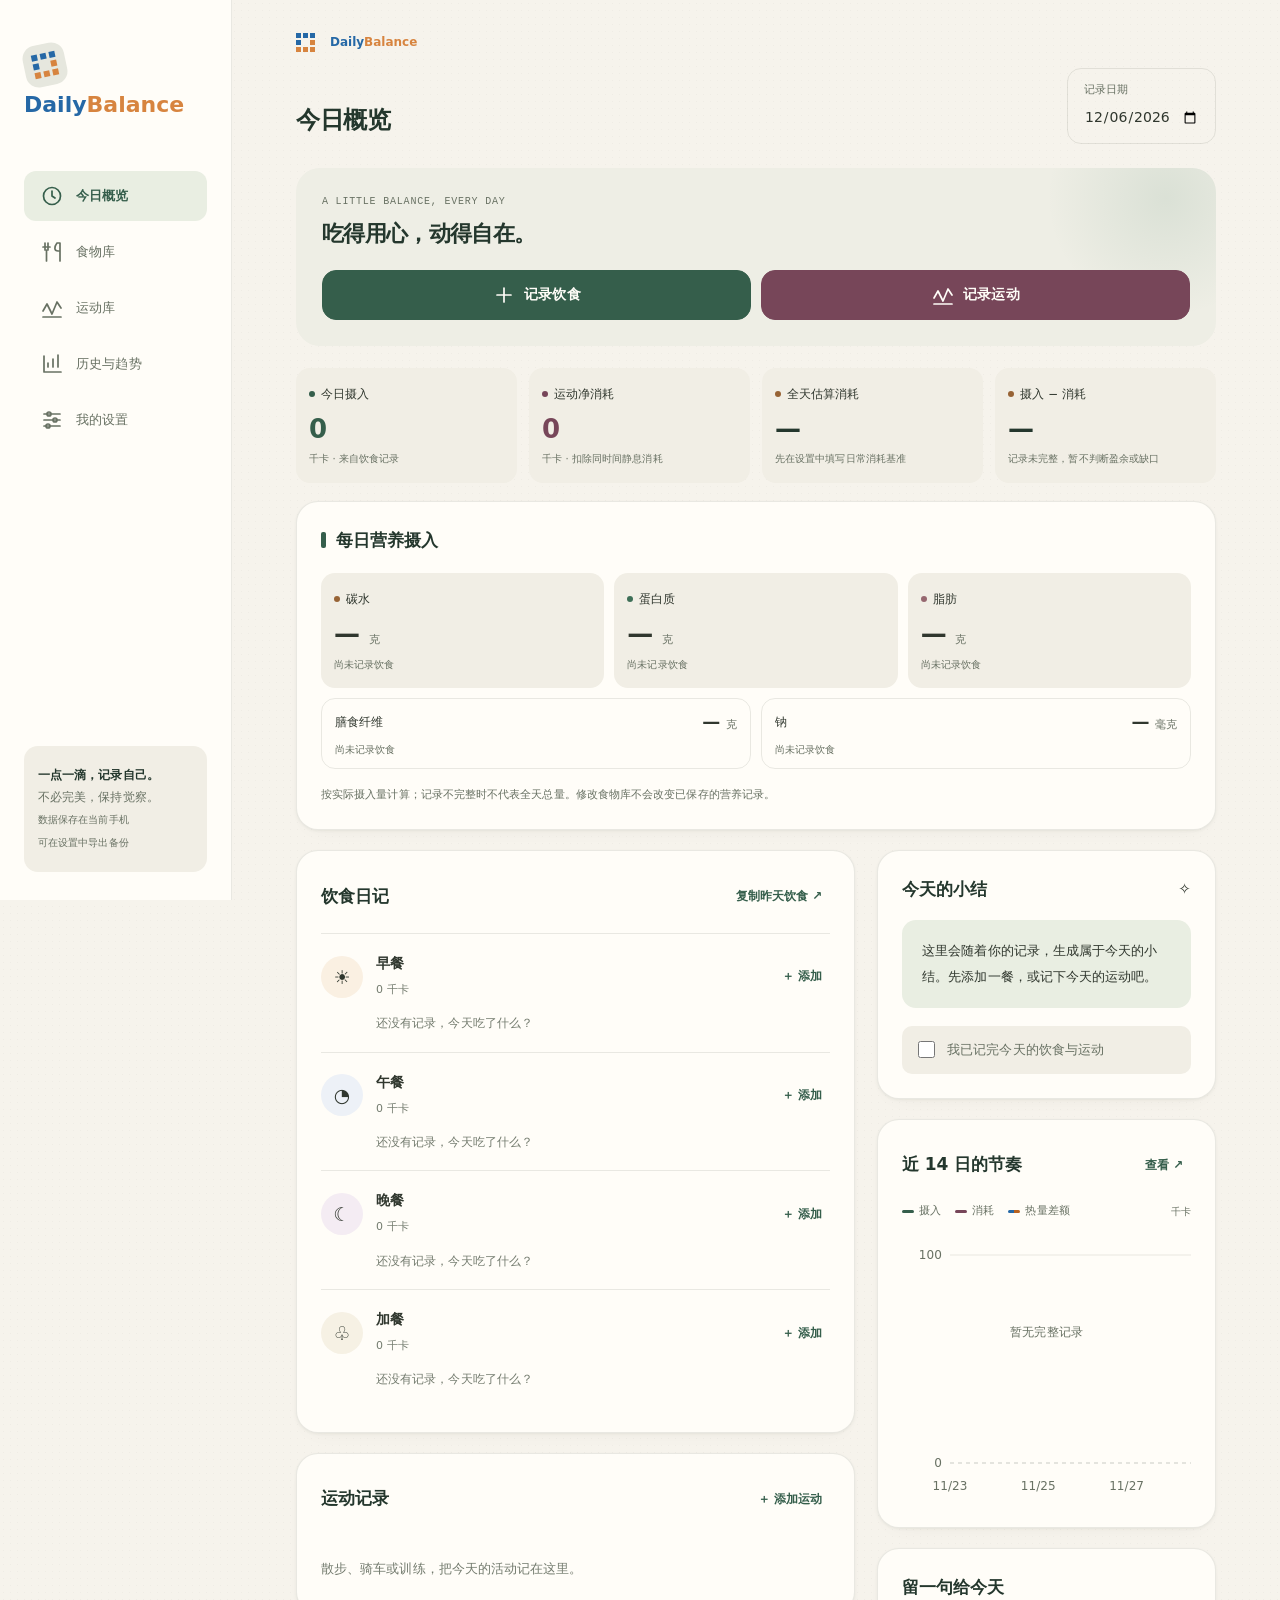
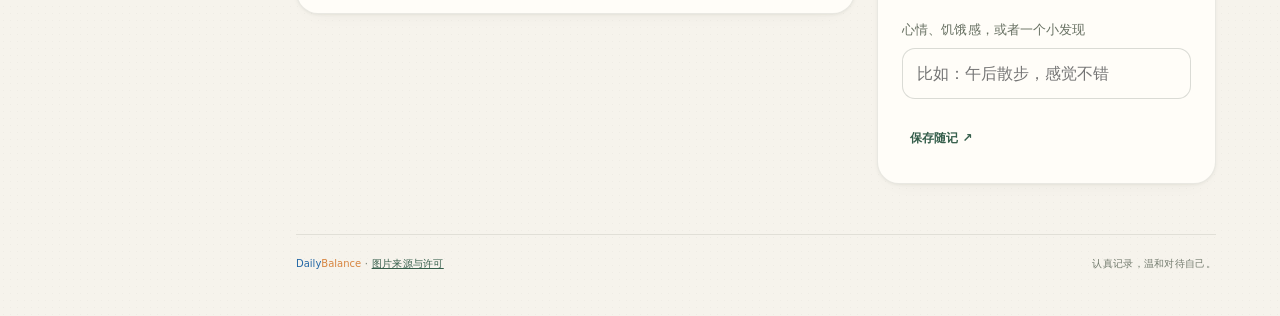
==== android/web/index.html @ 0807d6b9 "Import DailyBalance web, Android and iOS sources" ====
<!doctype html><html lang="zh-CN"><head><meta charset="UTF-8"><meta name="viewport" content="width=device-width,initial-scale=1,viewport-fit=cover,interactive-widget=resizes-content"><meta name="color-scheme" content="light dark"><meta name="theme-color" media="(prefers-color-scheme: light)" content="#f6f3ec"><meta name="theme-color" media="(prefers-color-scheme: dark)" content="#171c18"><title>DailyBalance</title><link rel="stylesheet" href="style.css"><link rel="stylesheet" href="food-library.css"><link rel="stylesheet" href="ui-polish.css"><link rel="stylesheet" href="heatmap.css"></head><body><aside><a class="brand" href="#today"><span><svg class="balance-logo" viewBox="0 0 32 32" aria-hidden="true"><rect x="4" y="4" width="6" height="6" fill="#2568a6"/><rect x="13" y="4" width="6" height="6" fill="#2568a6"/><rect x="22" y="4" width="6" height="6" fill="#2568a6"/><rect x="4" y="13" width="6" height="6" fill="#2568a6"/><rect x="22" y="13" width="6" height="6" fill="#d7843f"/><rect x="4" y="22" width="6" height="6" fill="#d7843f"/><rect x="13" y="22" width="6" height="6" fill="#d7843f"/><rect x="22" y="22" width="6" height="6" fill="#d7843f"/></svg></span> <b class="app-wordmark"><span class="name-daily">Daily</span><span class="name-balance">Balance</span></b></a><nav><button data-page="today"><svg class="ui-icon" viewBox="0 0 24 24" fill="none" stroke="currentColor" stroke-width="1.7" stroke-linecap="round" stroke-linejoin="round" aria-hidden="true"><circle cx="12" cy="12" r="8.5"/><path d="M12 7v5l3 2"/></svg> <span>今日概览</span></button><button data-page="food"><svg class="ui-icon" viewBox="0 0 24 24" fill="none" stroke="currentColor" stroke-width="1.7" stroke-linecap="round" stroke-linejoin="round" aria-hidden="true"><path d="M5 3v7m3-7v7M3 7h7M6.5 10v11M17 3c-3 4-3 8 1 8h2V3h-3ZM20 11v10"/></svg> <span>食物库</span></button><button data-page="exercise"><svg class="ui-icon" viewBox="0 0 24 24" fill="none" stroke="currentColor" stroke-width="1.7" stroke-linecap="round" stroke-linejoin="round" aria-hidden="true"><path d="m3 15 4-7 5 10 5-12 4 6M3 21h18"/></svg> <span>运动库</span></button><button data-page="history"><svg class="ui-icon" viewBox="0 0 24 24" fill="none" stroke="currentColor" stroke-width="1.7" stroke-linecap="round" stroke-linejoin="round" aria-hidden="true"><path d="M4 4v16h17M8 15v-4m5 4V7m5 8V3"/></svg> <span>历史与趋势</span></button><button data-page="settings"><svg class="ui-icon" viewBox="0 0 24 24" fill="none" stroke="currentColor" stroke-width="1.7" stroke-linecap="round" stroke-linejoin="round" aria-hidden="true"><path d="M4 6h16M4 12h16M4 18h16"/><circle cx="9" cy="6" r="2"/><circle cx="15" cy="12" r="2"/><circle cx="8" cy="18" r="2"/></svg> <span>我的设置</span></button><button class="nav-brand" data-go="today" aria-label="DailyBalance，返回今日概览"><svg class="balance-logo" viewBox="0 0 32 32" aria-hidden="true"><rect x="4" y="4" width="6" height="6" fill="#2568a6"/><rect x="13" y="4" width="6" height="6" fill="#2568a6"/><rect x="22" y="4" width="6" height="6" fill="#2568a6"/><rect x="4" y="13" width="6" height="6" fill="#2568a6"/><rect x="22" y="13" width="6" height="6" fill="#d7843f"/><rect x="4" y="22" width="6" height="6" fill="#d7843f"/><rect x="13" y="22" width="6" height="6" fill="#d7843f"/><rect x="22" y="22" width="6" height="6" fill="#d7843f"/></svg></button></nav><div class="side-note"><b>一点一滴，记录自己。</b><p>不必完美，保持觉察。</p><small>数据保存在当前手机<br>可在设置中导出备份</small></div></aside><main><header><div class="eyebrow"><span class="pixel-mark" aria-hidden="true"></span><b class="app-wordmark"><span class="name-daily">Daily</span><span class="name-balance">Balance</span></b><button class="mobile-settings" data-go="settings" aria-label="我的设置"><svg class="ui-icon" viewBox="0 0 24 24" fill="none" stroke="currentColor" stroke-width="1.7" stroke-linecap="round" stroke-linejoin="round" aria-hidden="true"><path d="M4 6h16M4 12h16M4 18h16"/><circle cx="9" cy="6" r="2"/><circle cx="15" cy="12" r="2"/><circle cx="8" cy="18" r="2"/></svg></button></div><div class="topline"><div><h1 id="title">让每一天，都有迹可循。</h1></div><label class="datebox"><span>记录日期</span><input aria-label="记录日期" type="date" id="date"></label></div></header><div id="content"></div><footer><div><b class="app-wordmark"><span class="name-daily">Daily</span><span class="name-balance">Balance</span></b> · <a href="photo-credits.html" target="_blank" rel="noopener">图片来源与许可</a></div> <span>认真记录，温和对待自己。</span></footer></main><dialog id="modal"><div id="dialogBody"></div></dialog><div id="toast" role="status"></div><script src="compat.js"></script><script src="data.js"></script><script src="food-photos.js"></script><script src="nutrition-data.js"></script><script src="ui-polish.js"></script><script src="nutrition.js"></script><script src="food-library.js"></script><script src="heatmap.js"></script><script src="energy-trends.js"></script><script src="app.js"></script><script src="android-app.js"></script></body></html>
---- android/web/style.css ----
/* ============================================================
   DailyBalance · 设计系统
   依据 Emil Kowalski 设计哲学：看不见的细节会叠加。
   - 动效只用 transform / opacity
   - UI 动效 < 300ms，按压反馈 100–160ms ease-out
   - 用阴影分层代替生硬边框
   - 支持 prefers-color-scheme / prefers-reduced-motion
   ============================================================ */
:root{
  --green:#2c6b4f; --green-deep:#1f5340; --green-soft:#e8f1e9;
  --ink:#22302a; --ink-strong:#16231d;
  --muted:#7c887f; --faint:#9aa49c;
  --bg:#f4f6f1; --surface:#ffffff; --surface-2:#f7f9f4;
  --line:rgba(28,44,35,.09); --line-strong:rgba(28,44,35,.16);
  --gold:#b98a4a; --gold-soft:#c9a674;
  --warm:#be7a45;
  --danger:#a4513f;
  --toast-bg:#1d2a23; --toast-fg:#f2f5f0;
  --shadow-xs:0 1px 2px rgba(22,35,28,.05);
  --shadow-sm:0 1px 2px rgba(22,35,28,.04),0 6px 16px -8px rgba(22,35,28,.10);
  --shadow-md:0 2px 4px rgba(22,35,28,.05),0 14px 32px -12px rgba(22,35,28,.16);
  --shadow-green:0 10px 26px -10px rgba(44,107,79,.45);
  --ease-out:cubic-bezier(.23,1,.32,1);
  --ease-in-out:cubic-bezier(.77,0,.175,1);
  --r-card:18px; --r-control:12px;
  color-scheme:light dark;
}
@media (prefers-color-scheme:dark){
  :root{
    --green:#63a382; --green-deep:#7fb394; --green-soft:#1d2c24;
    --ink:#e4eae2; --ink-strong:#f2f5f0;
    --muted:#93a097; --faint:#77847b;
    --bg:#0f1412; --surface:#161d19; --surface-2:#1a231e;
    --line:rgba(233,244,235,.10); --line-strong:rgba(233,244,235,.20);
    --gold:#c9a674; --gold-soft:#d5b689;
    --warm:#d69362;
    --danger:#d0806c;
    --toast-bg:#eef3ee; --toast-fg:#1a241e;
    --shadow-xs:0 1px 2px rgba(0,0,0,.35);
    --shadow-sm:0 1px 2px rgba(0,0,0,.30),0 8px 20px -8px rgba(0,0,0,.45);
    --shadow-md:0 2px 4px rgba(0,0,0,.30),0 16px 36px -12px rgba(0,0,0,.55);
    --shadow-green:0 10px 26px -10px rgba(99,163,130,.35);
  }
}
*{box-sizing:border-box}
html{-webkit-tap-highlight-color:transparent;-webkit-text-size-adjust:100%;overscroll-behavior:none}
::selection{background:rgba(44,107,79,.18)}
body{margin:0;background:var(--bg);color:var(--ink);font:15px/1.7 system-ui,-apple-system,'Segoe UI',Roboto,'PingFang SC','HarmonyOS Sans SC','MiSans','Noto Sans SC','Microsoft YaHei',sans-serif}
button,input,select,textarea{font:inherit}
button{cursor:pointer;border:0;background:none;color:inherit;touch-action:manipulation;user-select:none;-webkit-user-select:none}
a{touch-action:manipulation}
button:focus-visible,a:focus-visible,input:focus-visible,select:focus-visible{outline:2px solid rgba(44,107,79,.55);outline-offset:2px;border-radius:4px}

/* ---------- 侧栏 ---------- */
aside{position:fixed;width:232px;inset:0 auto 0 0;background:var(--surface);border-right:1px solid var(--line);padding:44px 24px 28px;display:flex;flex-direction:column}
.brand{text-decoration:none;color:var(--ink-strong);font-size:26px;font-weight:700;letter-spacing:-.01em}
.brand>span{display:inline-grid;place-items:center;width:42px;height:42px;margin-right:10px;color:var(--green);font-size:26px;background:var(--green-soft);border-radius:13px;vertical-align:middle;transform:rotate(-12deg)}
.brand small{display:block;font-size:9px;letter-spacing:3.5px;padding:12px 0 0 52px;color:var(--faint)}
nav{margin-top:48px;display:grid;gap:6px}
nav button{text-align:left;padding:13px 16px;border-radius:12px;font-size:17px;color:var(--muted);display:flex;align-items:center;gap:12px;transition:background-color .18s var(--ease-out),color .18s var(--ease-out),transform .12s var(--ease-out)}
nav button span{font-size:14px;letter-spacing:.01em}
nav button:active{transform:scale(.97)}
nav button.active{background:var(--green-soft);color:var(--green);font-weight:600}
@media (hover:hover) and (pointer:fine){
  nav button:hover{background:var(--surface-2)}
  nav button.active:hover{background:var(--green-soft)}
}
.side-note{margin-top:auto;font-size:12px;line-height:1.9;padding:18px 14px;border-radius:14px;background:var(--surface-2)}
.side-note b{color:var(--ink-strong)}
.side-note p,.side-note small{color:var(--muted)}

/* ---------- 主区 ---------- */
main{margin-left:232px;padding:44px 5%;max-width:1720px;min-height:100dvh}
header{margin-bottom:34px}
.eyebrow{font-size:10px;letter-spacing:.18em;color:var(--green);font-weight:600}
.topline{display:flex;justify-content:space-between;gap:20px;align-items:flex-end}
h1{font-size:31px;line-height:1.25;letter-spacing:-.02em;margin:12px 0 8px;font-weight:700;color:var(--ink-strong)}
p{line-height:1.8;color:var(--muted);margin:0}
h2{font-size:17px;margin:0;font-weight:600;color:var(--ink-strong);letter-spacing:-.005em}
h3{font-size:14px;margin:0;font-weight:600}
.datebox{background:var(--surface);padding:12px 16px;border:1px solid var(--line);border-radius:var(--r-control);display:grid;gap:4px;flex-shrink:0;box-shadow:var(--shadow-xs)}
.datebox span{font-size:10px;letter-spacing:.08em;color:var(--faint)}
input,select,textarea{border:1px solid var(--line-strong);padding:12px 14px;background:var(--surface);border-radius:var(--r-control);color:var(--ink);max-width:100%;font-size:16px;transition:border-color .15s var(--ease-out),box-shadow .15s var(--ease-out)}
input:focus,select:focus,textarea:focus{outline:none;border-color:var(--green);box-shadow:0 0 0 3px rgba(44,107,79,.14)}
.datebox input{padding:0;border:0;background:none;box-shadow:none;font-size:16px;font-variant-numeric:tabular-nums}
.datebox input:focus{box-shadow:none}

/* ---------- 页面切换 ---------- */
#content.page-enter{animation:page-in .34s var(--ease-out) both}
@keyframes page-in{from{opacity:0;transform:translateY(10px)}to{opacity:1;transform:none}}

/* ---------- Hero ---------- */
.hero{background:linear-gradient(135deg,var(--green-soft),var(--surface) 62%);border-radius:20px;padding:30px 32px;display:flex;align-items:center;justify-content:space-between;gap:18px;margin-bottom:22px;position:relative;overflow:hidden;box-shadow:var(--shadow-xs)}
.hero::after{content:'';position:absolute;right:-70px;top:-90px;width:240px;height:240px;border-radius:50%;background:radial-gradient(circle,rgba(44,107,79,.10),transparent 70%);pointer-events:none}
.hero>div{position:relative;z-index:1}
.hero p{margin:10px 0 0;font-size:13px}
.hero h2{font-size:22px;letter-spacing:-.01em}
.hero .illustration{width:86px;height:86px;flex-shrink:0;display:grid;place-items:center;font-size:44px;line-height:1;transform:rotate(-12deg);margin-right:14px;color:var(--green);background:var(--surface);border-radius:24px;box-shadow:var(--shadow-sm);position:relative;z-index:1}
.hero .actions{display:flex;gap:10px;flex-wrap:wrap;position:relative;z-index:1}

/* ---------- 按钮 ---------- */
.primary,.secondary{padding:13px 22px;border-radius:var(--r-control);font-weight:600;letter-spacing:.01em;white-space:nowrap;transition:transform .12s var(--ease-out),background-color .15s var(--ease-out),box-shadow .2s var(--ease-out),border-color .15s var(--ease-out),color .15s var(--ease-out)}
.primary{background:var(--green);color:#fff;box-shadow:var(--shadow-green)}
.primary:active{transform:scale(.97)}
.secondary{background:var(--surface);color:var(--green);border:1px solid var(--line-strong);box-shadow:var(--shadow-xs)}
.secondary:active{transform:scale(.97)}
@media (hover:hover) and (pointer:fine){
  .primary:hover{background:var(--green-deep)}
  .secondary:hover{border-color:var(--green)}
}
.textbutton{color:var(--green);font-size:12.5px;font-weight:600;padding:7px 10px;border-radius:8px;transition:background-color .15s var(--ease-out),transform .12s var(--ease-out)}
.textbutton:active{transform:scale(.96)}
@media (hover:hover) and (pointer:fine){.textbutton:hover{background:var(--green-soft)}}

/* ---------- 统计卡片 ---------- */
.stats{display:grid;grid-template-columns:repeat(4,1fr);gap:14px;margin:22px 0}
.stat{background:var(--surface);padding:22px;border-radius:var(--r-card);box-shadow:var(--shadow-sm);border:1px solid var(--line)}
.stat .label{font-size:12px;color:var(--muted)}
.stat .num{font-size:32px;font-weight:700;letter-spacing:-.02em;margin:16px 0 6px;font-variant-numeric:tabular-nums;color:var(--ink-strong)}
.stat small{font-size:11px;color:var(--faint)}
.stat.accent{background:linear-gradient(150deg,var(--green),var(--green-deep));color:#fff;border-color:transparent;box-shadow:var(--shadow-green)}
.stat.accent .num{color:#fff}
.stat.accent .label,.stat.accent small{color:rgba(255,255,255,.78)}
@media (prefers-color-scheme:dark){.stat.accent{background:linear-gradient(150deg,#3f7d5e,#2c5c46)}}

/* ---------- 布局与面板 ---------- */
.columns{display:grid;grid-template-columns:minmax(0,1.65fr) minmax(280px,1fr);gap:22px;align-items:start}
.panel{background:var(--surface);border:1px solid var(--line);border-radius:var(--r-card);padding:26px;margin-bottom:20px;box-shadow:var(--shadow-sm)}
.section-head{display:flex;justify-content:space-between;align-items:center;gap:12px;margin-bottom:22px}
.section-head h2{font-size:16px}

/* ---------- 餐次 ---------- */
.meal{padding:18px 0;border-top:1px solid var(--line)}
.meal:first-child{border-top:0;padding-top:4px}
.meal-heading{display:flex;align-items:center;justify-content:space-between}
.meal-heading .icon{display:grid;place-items:center;width:40px;height:40px;border-radius:12px;padding:0;margin-right:13px;font-size:20px;background:var(--green-soft)}
.meal:nth-child(2) .icon{background:#faf0e2}
.meal:nth-child(3) .icon{background:#edf1f7}
.meal:nth-child(4) .icon{background:#f4ecf3}
.meal:nth-child(5) .icon{background:#f6f1e4}
@media (prefers-color-scheme:dark){
  .meal:nth-child(2) .icon{background:#3a2f1f}
  .meal:nth-child(3) .icon{background:#242c38}
  .meal:nth-child(4) .icon{background:#35293a}
  .meal:nth-child(5) .icon{background:#38311f}
}
.meal-heading>div{display:flex;align-items:center}
.meal-heading small{color:var(--faint);font-size:11px;font-variant-numeric:tabular-nums}
.empty{padding:22px 0 10px;color:var(--faint);font-size:12.5px}
.entry{display:flex;justify-content:space-between;align-items:flex-start;gap:10px;padding:13px 12px;margin:6px 0;border-radius:12px;background:var(--surface-2);transition:background-color .15s var(--ease-out)}
.entry b{font-weight:600;font-size:13.5px}
.entry small{display:block;color:var(--muted);font-size:11px;margin-top:5px}
.entry .value{white-space:nowrap;font-weight:600;text-align:right;font-variant-numeric:tabular-nums;font-size:13.5px}
.entry .value small{display:inline;font-weight:400}
.mini{font-size:11px;color:var(--muted);padding:4px 6px;border-radius:6px;transition:background-color .15s,color .15s}
.mini[data-delete]{color:var(--danger)}
@media (hover:hover) and (pointer:fine){.mini:hover{background:var(--surface)}.mini[data-delete]:hover{background:rgba(164,81,63,.10)}}
.summary{font-size:13px;line-height:2;background:var(--green-soft);padding:18px 20px;border-radius:14px;color:var(--ink)}
@media (prefers-color-scheme:dark){.summary{background:var(--surface-2)}}
.check{display:flex;gap:9px;align-items:center;font-size:12.5px;color:var(--muted);margin-top:18px;padding:10px 12px;border-radius:10px;background:var(--surface-2);cursor:pointer}
.check input{accent-color:var(--green);width:17px;height:17px}

/* ---------- 图表 ---------- */
.legend{display:flex;gap:16px;font-size:11px;color:var(--muted);margin:16px 0 2px}
.dot{display:inline-block;width:8px;height:8px;background:var(--green);border-radius:50%;margin-right:6px}
.dot.gold{background:var(--gold-soft)}
.chart{display:flex;align-items:end;gap:12px;height:158px;padding-top:12px}
.bar-group{flex:1;text-align:center;min-width:0}
.bars{height:122px;display:flex;align-items:end;justify-content:center;gap:4px;border-bottom:1px solid var(--line)}
.bar{width:12px;border-radius:6px 6px 2px 2px;background:linear-gradient(180deg,#5d8f72,var(--green));min-height:2px;transition:height .45s var(--ease-out),filter .15s}
.bar.gold{background:linear-gradient(180deg,#d8bd93,var(--gold-soft))}
@media (hover:hover) and (pointer:fine){.bar:hover{filter:brightness(1.12)}}
.bar-group small{font-size:10px;color:var(--faint);font-variant-numeric:tabular-nums}

/* ---------- 工具栏 / 筛选 / 卡片 ---------- */
.toolbar{display:flex;gap:12px;margin:22px 0;flex-wrap:wrap}
.search{flex:1;min-width:220px}
.chips{display:flex;gap:8px;flex-wrap:wrap;margin:20px 0}
.chip{padding:9px 16px;background:var(--surface);border:1px solid var(--line);border-radius:999px;font-size:12.5px;color:var(--muted);transition:transform .12s var(--ease-out),background-color .15s var(--ease-out),color .15s var(--ease-out),border-color .15s var(--ease-out)}
.chip:active{transform:scale(.95)}
.chip.active{background:var(--green);color:#fff;border-color:var(--green);font-weight:600;box-shadow:var(--shadow-green)}
@media (hover:hover) and (pointer:fine){.chip:hover:not(.active){border-color:var(--line-strong);color:var(--ink)}}
.cards{display:grid;grid-template-columns:repeat(3,1fr);gap:16px}
.library-card{padding:20px;background:var(--surface);border:1px solid var(--line);border-radius:var(--r-card);box-shadow:var(--shadow-sm);transition:transform .15s var(--ease-out),box-shadow .2s var(--ease-out)}
.library-card:active{transform:scale(.985)}
.cards .library-card{animation:card-in .28s var(--ease-out) both}
.cards .library-card:nth-child(2){animation-delay:30ms}
.cards .library-card:nth-child(3){animation-delay:60ms}
.cards .library-card:nth-child(4){animation-delay:90ms}
.cards .library-card:nth-child(5){animation-delay:120ms}
.cards .library-card:nth-child(n+6){animation-delay:150ms}
@keyframes card-in{from{opacity:0;transform:translateY(6px)}to{opacity:1;transform:none}}
@media (hover:hover) and (pointer:fine){
  .library-card:hover{transform:translateY(-3px);box-shadow:var(--shadow-md)}
  .cards .library-card:hover{animation:none;transform:translateY(-3px)}
}
.card-top{display:flex;justify-content:space-between;align-items:center}
.food-icon{font-size:26px;background:var(--surface-2);border-radius:14px;padding:12px;display:inline-block;margin-bottom:16px}
.library-card p{font-size:12px;margin:8px 0 18px}
.card-bottom{display:flex;justify-content:space-between;align-items:center}
.card-bottom strong{font-size:20px;font-variant-numeric:tabular-nums;letter-spacing:-.01em}
.card-bottom small{font-size:10px;color:var(--faint)}
.add{background:var(--green-soft);color:var(--green);border-radius:10px;padding:8px 14px;font-size:18px;font-weight:600;transition:transform .12s var(--ease-out),background-color .15s var(--ease-out)}
.add:active{transform:scale(.9)}
@media (hover:hover) and (pointer:fine){.add:hover{background:var(--green);color:#fff}}
.fav{color:var(--faint);font-size:22px;border-radius:10px;padding:4px 8px;transition:transform .12s var(--ease-out),color .15s var(--ease-out)}
.fav:active{transform:scale(.85)}
.fav.on{color:var(--gold)}
.notice{font-size:12px;color:var(--muted);line-height:1.8;margin:16px 0}

/* ---------- 设置 ---------- */
.settings-grid{display:grid;grid-template-columns:1fr 1fr;gap:22px}
label.field{display:grid;gap:8px;margin:18px 0;font-size:12.5px;color:var(--muted)}
label.field input,label.field select{color:var(--ink)}
.row{display:flex;gap:14px}
.row>*{flex:1;min-width:0}

/* ---------- 弹窗 ---------- */
dialog{border:0;border-radius:20px;padding:30px;width:460px;max-width:calc(100vw - 32px);color:var(--ink);max-height:88dvh;overflow:auto;background:var(--surface);box-shadow:var(--shadow-md);opacity:0;transform:translateY(14px) scale(.98);transition:opacity .22s var(--ease-out),transform .22s var(--ease-out),overlay .22s allow-discrete,display .22s allow-discrete}
dialog[open]{opacity:1;transform:none}
@starting-style{dialog[open]{opacity:0;transform:translateY(14px) scale(.98)}}
dialog::backdrop{background:rgba(16,28,22,.42);backdrop-filter:blur(4px);transition:overlay .22s allow-discrete,display .22s allow-discrete}
@media (prefers-color-scheme:dark){dialog::backdrop{background:rgba(0,0,0,.6)}}
dialog .section-head{margin-bottom:10px}
.estimate{background:var(--green-soft);text-align:center;padding:22px;border-radius:14px;margin:20px 0}
.estimate strong{font-size:34px;letter-spacing:-.02em;color:var(--green);font-variant-numeric:tabular-nums}
@media (prefers-color-scheme:dark){.estimate{background:var(--surface-2)}}
dialog .actions>*{flex:1}
.close{font-size:22px;color:var(--muted);width:36px;height:36px;border-radius:10px;transition:background-color .15s var(--ease-out),transform .12s var(--ease-out)}
.close:active{transform:scale(.92)}
@media (hover:hover) and (pointer:fine){.close:hover{background:var(--surface-2);color:var(--ink)}}

/* ---------- Toast ---------- */
#toast{position:fixed;bottom:calc(30px + env(safe-area-inset-bottom,0px));left:50%;background:var(--toast-bg);color:var(--toast-fg);border-radius:999px;padding:13px 24px;font-size:13.5px;letter-spacing:.01em;box-shadow:var(--shadow-md);opacity:0;transform:translate(-50%,14px);transition:opacity .26s var(--ease-out),transform .26s var(--ease-out);z-index:40;pointer-events:none;max-width:calc(100vw - 40px);text-align:center}
#toast.show{opacity:1;transform:translate(-50%,0)}

footer{display:flex;justify-content:space-between;color:var(--faint);font-size:10px;letter-spacing:1px;margin-top:45px;padding-top:20px;border-top:1px solid var(--line)}
table{border-collapse:collapse;width:100%;font-size:12.5px}
td,th{text-align:left;padding:14px 8px;border-bottom:1px solid var(--line);font-variant-numeric:tabular-nums}
th{color:var(--faint);font-weight:500;font-size:11px;letter-spacing:.04em}
tbody tr{transition:background-color .12s var(--ease-out)}
@media (hover:hover) and (pointer:fine){tbody tr:hover{background:var(--surface-2)}}
a{color:var(--green)}

/* ---------- 响应式 ---------- */
@media(max-width:1100px){
  aside{width:196px;padding:34px 16px 24px}
  main{margin-left:196px;padding:36px 4%}
  .stats{grid-template-columns:1fr 1fr;gap:12px}
  .stat{padding:18px}
  .columns{grid-template-columns:1fr}
  .cards{grid-template-columns:repeat(2,1fr)}
}
@media(max-width:650px){
  aside{z-index:30;inset:auto 0 0;width:auto;height:auto;border-top:1px solid var(--line);padding:8px 6px calc(8px + env(safe-area-inset-bottom,0px));background:rgba(255,255,255,.82);backdrop-filter:blur(22px) saturate(1.7);-webkit-backdrop-filter:blur(22px) saturate(1.7)}
  aside .brand,.side-note{display:none}
  nav{display:flex;margin:0;justify-content:space-around;gap:2px}
  nav button{padding:9px 6px 7px;text-align:center;border-radius:12px;flex:1;font-size:20px;flex-direction:column;gap:4px}
  nav button span{display:block;font-size:10px;margin:0;letter-spacing:.02em}
  nav button.active{background:var(--green-soft)}
  main{margin:0;padding:26px 18px calc(96px + env(safe-area-inset-bottom,0px));min-height:100dvh}
  h1{font-size:24px}
  .topline{display:block}
  .datebox{display:flex;justify-content:space-between;align-items:center;margin-top:18px;padding:10px 14px}
  .stats{grid-template-columns:1fr 1fr;gap:10px}
  .stat{padding:16px}
  .stat .num{font-size:26px}
  .hero{padding:22px 20px;border-radius:18px}
  .hero h2{font-size:19px}
  .hero .illustration{width:66px;height:66px;font-size:34px;border-radius:19px}
  .panel{padding:18px;border-radius:16px}
  .settings-grid{grid-template-columns:1fr}
  .cards{gap:12px}
  .library-card{padding:16px}
  .library-card h3{font-size:13px}
  .card-bottom strong{font-size:18px}
  footer span{display:none}
  .toolbar .secondary{padding:11px 14px}
  .row{gap:10px}
  #toast{bottom:calc(92px + env(safe-area-inset-bottom,0px))}
}
@media(max-width:650px) and (prefers-color-scheme:dark){aside{background:rgba(20,27,23,.82)}}

/* ---------- 减弱动态 ---------- */
@media (prefers-reduced-motion:reduce){
  *,*::before,*::after{animation-duration:.01ms!important;animation-iteration-count:1!important;transition-duration:.01ms!important}
  #content.page-enter,#toast,dialog{transition-duration:.01ms!important;animation-duration:.01ms!important}
  #toast{transform:translate(-50%,0)}
  dialog{transform:none}
}
---- android/web/food-library.css ----
/* ============================================================
   DailyBalance · 食物库样式（与 style.css 同一设计系统）
   ============================================================ */
.food-hero .primary{align-self:center}
.library-filters{background:var(--surface);border:1px solid var(--line);border-radius:var(--r-card);padding:18px 20px;box-shadow:var(--shadow-xs)}
.quick-filters{padding-bottom:14px;border-bottom:1px solid var(--line);margin-bottom:14px}
.food-categories{margin-top:0;gap:9px}
.chip span{opacity:.65;font-size:10px;margin-left:4px}
.food-categories .chip{border-color:transparent;background:var(--surface-2);padding:10px 14px;color:var(--muted)}
.food-categories .chip.active{background:var(--green);color:#fff}
.library-results{display:flex;justify-content:space-between;align-items:baseline;margin:28px 0 18px}
.library-results h2{font-size:17px}
.library-results span{font-size:12px;color:var(--faint);font-variant-numeric:tabular-nums}

/* ---------- 照片卡片 ---------- */
.photo-card{padding:0;overflow:hidden;position:relative;display:flex;flex-direction:column;animation:none}
.photo-card:active{transform:scale(.985)}
.food-photo{height:175px;background:var(--surface-2);position:relative;overflow:hidden;display:flex;align-items:center;justify-content:center}
.food-photo img{width:100%;height:100%;object-fit:cover;transition:transform .3s var(--ease-out)}
.food-photo::after{content:'';position:absolute;inset:auto 0 0;height:52px;background:linear-gradient(180deg,transparent,rgba(16,28,22,.38));pointer-events:none}
@media (hover:hover) and (pointer:fine){
  .photo-card:hover .food-photo img{transform:scale(1.04)}
  .photo-credit:hover{background:#fff}
}
.photo-label,.photo-credit{position:absolute;bottom:10px;left:10px;font-size:9px;background:rgba(255,255,255,.88);padding:4px 8px;border-radius:999px;color:#41564a;line-height:1.2;backdrop-filter:blur(6px);z-index:1}
.photo-credit{left:auto;right:10px;text-decoration:none;transition:background-color .15s;z-index:1}
.photo-fallback{font-size:70px;opacity:.9}
.photo-fav{position:absolute;top:12px;right:12px;width:36px;height:36px;border-radius:50%;background:rgba(255,255,255,.9);backdrop-filter:blur(6px);box-shadow:0 2px 8px rgba(16,28,22,.14);font-size:19px;display:grid;place-items:center;transition:transform .12s var(--ease-out),background-color .15s var(--ease-out);z-index:1}
.photo-fav:active{transform:scale(.85)}
@media (prefers-color-scheme:dark){.photo-label,.photo-credit{background:rgba(20,28,23,.8);color:#dfe7df}.photo-fav{background:rgba(20,28,23,.85)}}
.food-card-body{padding:18px 20px;flex:1;display:flex;flex-direction:column}
.food-card-tags{display:flex;gap:7px;font-size:10px;color:var(--muted);margin-bottom:10px}
.food-card-tags>span{background:var(--surface-2);padding:3px 9px;border-radius:999px}
.food-card-tags .custom-tag{background:rgba(185,138,74,.14);color:var(--gold)}
.food-card-body h3{line-height:1.6;margin-bottom:15px}
.food-card-body .card-bottom{margin-top:auto;gap:5px}
.food-card-body .edit-food{text-align:left;padding:10px 2px 0;margin-top:12px;border-top:1px solid var(--line);font-size:11px}

/* ---------- 空状态 / 引导 ---------- */
.add-food-banner{padding:24px 26px;background:var(--green-soft);border:1px dashed rgba(44,107,79,.4);border-radius:var(--r-card);margin:28px 0 20px;display:flex;justify-content:space-between;align-items:center;gap:20px}
.add-food-banner p{margin:6px 0 0;font-size:12.5px}
.food-empty{grid-column:1/-1;text-align:center;padding:48px 15px;background:var(--surface);border:1px dashed var(--line-strong);border-radius:var(--r-card);box-shadow:var(--shadow-xs)}
.food-empty>span{font-size:42px;color:var(--green);opacity:.75}
.food-empty h3{margin:12px;font-size:18px}
.food-empty p{font-size:13px}
.food-empty button{margin-top:12px}

/* ---------- 食物编辑器 ---------- */
.back-food{margin:0 0 20px;padding-left:2px}
.food-editor-layout{display:grid;grid-template-columns:minmax(0,1.4fr) minmax(260px,1fr);gap:30px;align-items:start}
.food-editor{padding:28px}
.food-editor .field{gap:10px;margin:22px 0}
.required,.optional{font-size:10px;display:inline;color:var(--faint);font-weight:400;margin-left:6px}
.required{color:var(--warm)}
.step-label{font-size:11px;color:var(--faint);letter-spacing:.05em}
.label-tip{margin-top:-12px;font-size:11px;color:var(--muted);background:var(--surface-2);border-radius:10px;padding:11px 13px}
.editor-actions{padding-top:20px;margin-top:16px;border-top:1px solid var(--line);display:flex;gap:10px;flex-wrap:wrap}
.editor-actions button{font-size:12.5px;padding:12px 16px}
.food-preview-panel{position:sticky;top:24px;inset:auto;width:auto;height:auto;padding:0;background:transparent;border:0;display:block;box-shadow:none}
.food-preview-panel h2{margin:10px 0 20px}
.food-preview-panel .food-photo{height:230px;border-radius:14px}
.preview-note{background:var(--green-soft);padding:20px;border-radius:14px;margin-top:20px;font-size:12px;line-height:1.8}
.preview-note p{margin-bottom:0}
.form-error{color:var(--danger);font-size:12px;line-height:1.6}
.image-unavailable{background:linear-gradient(145deg,var(--surface-2),var(--green-soft))}
input[type=file]{width:100%;font-size:12.5px;background:var(--surface-2)}
input[type=file]::file-selector-button{border:0;border-radius:10px;padding:9px 14px;margin-right:12px;color:#fff;background:var(--green);cursor:pointer;font-weight:600;transition:transform .12s var(--ease-out),background-color .15s var(--ease-out)}
input[type=file]::file-selector-button:active{transform:scale(.96)}
@media (hover:hover) and (pointer:fine){input[type=file]::file-selector-button:hover{background:var(--green-deep)}}

/* ---------- 营养 ---------- */
.nutrition-fields{border:1px solid var(--line);border-radius:14px;padding:16px;margin:18px 0;min-width:0;background:var(--surface-2)}
.nutrition-fields legend{font-size:13px;color:var(--ink-strong);font-weight:600;padding:0 8px}
.nutrition-inputs{display:grid;grid-template-columns:repeat(2,minmax(0,1fr));gap:10px}
.nutrition-inputs .field{margin:6px 0;font-size:12px}
.nutrition-inputs input{min-width:0;width:100%;box-sizing:border-box;padding:10px 12px}
.nutrition-card{font-size:11px;line-height:1.8;margin:0 0 8px}
.nutrition-card small{display:block;color:var(--faint)}
.nutrition-edit{font-size:11px;text-align:left;margin-bottom:14px}
.nutrition-totals{display:grid;grid-template-columns:repeat(3,minmax(0,1fr));gap:12px;margin-top:18px}
.nutrition-totals>div{background:var(--green-soft);border-radius:14px;padding:16px}
@media (prefers-color-scheme:dark){.nutrition-totals>div{background:var(--surface-2)}}
.nutrition-totals strong,.nutrition-totals small{display:block;margin-top:5px}
.nutrition-totals strong{font-size:22px;font-variant-numeric:tabular-nums;letter-spacing:-.01em}
.nutrition-totals strong small{display:inline;font-size:11px}
.nutrition-totals>div>small{font-size:10px;color:var(--faint)}
.nutrition-entry{max-width:240px;line-height:1.6}

/* ---------- 响应式 ---------- */
@media(max-width:850px){
  .food-editor-layout{grid-template-columns:1fr}
  .food-preview-panel{position:static;display:block}
  .food-preview-panel .food-photo{height:200px}
  .food-preview-panel #foodEditorPreview{max-width:400px}
}
@media(max-width:650px){
  .food-photo{height:150px}
  .food-card-body{padding:14px 13px}
  .food-card-body .card-bottom{flex-wrap:wrap}
  .food-card-body .card-bottom small{font-size:9px}
  .food-card-body h3{font-size:13px}
  .food-card-body strong{font-size:19px}
  .photo-label,.photo-credit{font-size:8px;padding:3px 8px;bottom:7px}
  .photo-label{left:7px}
  .photo-credit{right:7px}
  .library-filters{padding:14px 12px}
  .food-categories .chip{padding:9px 12px;font-size:11px}
  .food-hero .primary{margin-top:17px}
  .add-food-banner{display:block;padding:20px}
  .add-food-banner button{margin-top:15px}
  .food-editor{padding:20px}
  .food-preview-panel{display:block;padding:0}
  .food-editor-layout .food-preview-panel{inset:auto;height:auto;border:0}
  .food-card-tags{font-size:9px;gap:4px}
  .nutrition-totals{grid-template-columns:repeat(2,minmax(0,1fr))}
  .nutrition-card{font-size:10px}
  .nutrition-entry{max-width:170px}
}
---- android/web/ui-polish.css ----
/* Warm paper, ink, hand-drawn accents. High-frequency navigation is instant. */
:root{--bg:#f6f3ec;--surface:#fffdf8;--surface-2:#f1eee5;--green:#355e4b;--green-deep:#254634;--green-soft:#e9eee2;--ink:#30372e;--ink-strong:#24372d;--muted:#687163;--faint:#737b6e;--line:rgba(55,66,45,.11);--gold:#956432;--warm:#a55f48;--sketch-paper:#faf5e6;--sketch-leaf:#b7c7a2;--sketch-red:#d89172;--r-card:22px;--shadow-sm:0 1px 3px #353b2910,0 8px 24px -18px #353b2920;--carbs:#976335;--protein:#3e6f57;--fat:#96676f}
body{letter-spacing:.005em;background-image:radial-gradient(#4d563d0a .6px,transparent .6px);background-size:7px 7px}
button,a,input,select,textarea{-webkit-tap-highlight-color:transparent}
button{-webkit-touch-callout:none}
button:focus-visible,a:focus-visible{outline:2px solid var(--green);outline-offset:3px}
.ui-icon{width:24px;height:24px;flex-shrink:0;vertical-align:middle}
body>aside{background:var(--surface)}
main{max-width:1440px;padding-top:32px}
header{margin-bottom:24px}
header>.eyebrow{display:flex;align-items:center;gap:8px;font-size:12px;letter-spacing:.12em;margin-bottom:16px;color:var(--green)}
.pixel-mark{display:inline-block;width:5px;height:5px;background:var(--green);box-shadow:7px 0 var(--green),14px 0 var(--green),0 7px var(--green),14px 7px var(--green),0 14px var(--green),7px 14px var(--green),14px 14px var(--green);margin:0 21px 13px 0;flex-shrink:0}
h1{font-size:30px;letter-spacing:-.04em;margin:0 0 7px}
#subtitle{font-size:13px}
.datebox{box-shadow:none;background:transparent;border:1px solid var(--line);border-radius:14px;gap:5px}
.datebox span{color:var(--muted);font-size:11px;letter-spacing:0}
.datebox input{font-size:14px;min-height:26px}
nav button{min-height:48px}
nav button span{font-size:13px}
.hero{position:relative;background:var(--green-soft);border:0;box-shadow:none;border-radius:24px;overflow:hidden;padding:26px;gap:16px}
.hero .eyebrow{font:10px/1.5 ui-monospace,monospace;letter-spacing:.08em;color:var(--muted)}
.hero h2{font-size:22px;line-height:1.5;letter-spacing:-.03em}
.hero p{font-size:13px;line-height:1.7;margin-top:7px;max-width:38em}
.daily-hero{display:grid;grid-template-columns:minmax(0,1fr) 145px;column-gap:6px;row-gap:20px}
.daily-hero .actions{grid-column:1/-1;display:flex;gap:10px;margin:0}
.daily-hero .actions button{flex:1;display:flex;align-items:center;justify-content:center;gap:8px}

.primary,.secondary{min-height:46px;padding:12px 18px;border-radius:14px;font-size:14px;font-weight:600;box-shadow:none}
.primary{color:#fffdf8;background:#355e4b}.secondary{background:var(--surface);border:1px solid var(--line)}
.primary:active,.secondary:active,.textbutton:active,.add:active{transform:scale(.97)}
.stats{gap:12px;margin:18px 0}
.stat{padding:20px;border-radius:20px;box-shadow:none;min-width:0}
.stat .num{font-size:34px;line-height:1.1;margin:14px 0 9px;letter-spacing:-.045em}
.stat small{display:block;font-size:11px;line-height:1.6;color:var(--muted)}
.stat .label{font-size:12px;color:var(--muted)}
.stat:first-child{background:#355e4b;color:#fffdf8;border-color:transparent;position:relative;overflow:hidden}
.stat:first-child .num{color:#fffdf8}.stat:first-child .label,.stat:first-child small{color:#e4eddf}
.stat:first-child:after{content:'+';position:absolute;right:16px;top:13px;color:#d7e4ce80;font:18px ui-monospace,monospace}
.stat.accent{background:var(--surface-2);box-shadow:none;border:1px solid var(--line)}
.stat.accent .num{color:var(--ink-strong)}.stat.accent .label,.stat.accent small{color:var(--muted)}
.panel{padding:24px;border-radius:22px;box-shadow:var(--shadow-sm)}
.section-head{margin-bottom:16px;gap:8px}.section-head h2{font-size:17px}
.textbutton{min-height:42px;font-size:12px;padding:9px 8px}
.nutrition-panel h2{display:flex;align-items:center;gap:10px}
.nutrition-panel h2:before{content:'';width:5px;height:16px;border-radius:2px;background:var(--green)}
.nutrition-totals{display:grid;grid-template-columns:repeat(6,minmax(0,1fr));gap:10px;margin-top:18px}
.nutrition-totals>div{grid-column:span 2;background:var(--surface-2);padding:16px 13px;border-radius:14px;min-width:0}
.nutrition-totals>div:nth-child(n+4){grid-column:span 3;display:grid;grid-template-columns:1fr auto;align-items:center;gap:3px 8px;background:transparent;border:1px solid var(--line);padding:11px 13px}
.nutrition-totals>div:nth-child(n+4)>small{grid-column:1/-1}
.nutrition-totals>div>span{font-size:12px;display:flex;align-items:center;gap:6px}
.nutrition-totals>div:nth-child(-n+3)>span:before{content:'';width:6px;height:6px;border-radius:50%;background:var(--carbs);flex-shrink:0}
.nutrition-totals>div:nth-child(2)>span:before{background:var(--protein)}.nutrition-totals>div:nth-child(3)>span:before{background:var(--fat)}
.nutrition-totals strong{font-size:26px;line-height:1.3;margin-top:9px;overflow-wrap:anywhere}
.nutrition-totals strong small{font-size:11px;font-weight:400;color:var(--muted)}
.nutrition-totals>div:nth-child(n+4) strong{font-size:18px;margin:0}
.nutrition-totals>div>small{font-size:10px;line-height:1.55;color:var(--muted)}
.nutrition-panel>.notice{font-size:11px;margin-bottom:0}
.meal-heading .icon{border-radius:50%;width:42px;height:42px;font-size:19px}
.meal{padding:18px 0}.meal .empty{padding:12px 0 0 55px;font-size:12px}
.entry{border-radius:13px;padding:14px 12px}.entry>div:first-child{min-width:0;overflow-wrap:anywhere}
.mini{min-height:38px;min-width:38px;padding:6px}.entry .value{flex-shrink:0}
.summary{background:var(--green-soft);font-size:13px}
.check{min-height:48px}.check input{flex-shrink:0}
.food-hero{align-items:center;min-height:112px;padding:22px 24px}
.food-hero .primary{margin:0;flex-shrink:0}.food-hero h2{font-size:20px}
.toolbar{margin:18px 0 14px}.search{min-width:0;width:100%;padding:14px 16px;border-radius:16px;background:var(--surface);box-shadow:var(--shadow-xs)}
.library-filters{padding:0;background:transparent;border:0;box-shadow:none;border-radius:0}
.chips{margin:12px 0;gap:8px}.quick-filters{border:0;padding-bottom:0;margin-bottom:10px}
.chip{min-height:42px;padding:10px 16px;font-size:12px;box-shadow:none;white-space:nowrap}
.chip.active{box-shadow:none;background:var(--green);color:var(--surface)}
.food-categories .chip{padding:10px 14px;background:var(--surface);border:1px solid var(--line);font-size:12px}
.food-categories .chip.active{background:var(--green);color:var(--surface)}
.food-categories{padding-bottom:10px}
.library-results{margin:16px 0 14px}.library-results h2{font-size:17px}
.cards{gap:16px}.library-card,.cards .library-card{animation:none;box-shadow:var(--shadow-sm)}
.library-card:active,.photo-card:active{transform:none}
.photo-card{border-radius:20px;border:1px solid var(--line)}
.food-photo{height:170px;background:var(--surface-2)}
.food-photo img{filter:saturate(.88) sepia(.08);transition:transform 180ms var(--ease-out)}
.food-photo:after{height:40px;background:linear-gradient(transparent,#3b392a25)}
.photo-label{font-size:10px;left:10px;bottom:9px;background:#fffdf8ed;color:#4c5747;padding:5px 8px;border-radius:6px;backdrop-filter:none}
.photo-fav{width:44px;height:44px;top:9px;right:9px;padding:0;font-size:24px;color:#52624f;background:#fffdf8ed;backdrop-filter:none;box-shadow:0 1px 4px #22332218}
.food-card-body{padding:16px}.food-card-body h3{font-size:15px;line-height:1.55;margin-bottom:10px;min-height:46px;overflow-wrap:anywhere}
.food-card-tags{margin-bottom:8px}.food-card-tags>span{font-size:10px;padding:3px 7px;border-radius:5px}
.macro-grid{display:grid;grid-template-columns:repeat(3,minmax(0,1fr));gap:3px;padding:10px 0;border-top:1px solid var(--line);border-bottom:1px solid var(--line);margin-bottom:3px}
.macro-grid>div{min-width:0}.macro-grid small{font-size:10px;color:var(--muted);display:block}.macro-grid b{display:block;font-size:13px;font-weight:600;font-variant-numeric:tabular-nums;margin-top:3px;overflow-wrap:anywhere}
.macro-grid b span{font-size:9px;font-weight:400;color:var(--muted)}
.nutrition-caption{display:block;color:var(--muted);font-size:10px;line-height:1.6;margin-top:5px}
.nutrition-edit{margin:0 0 7px;font-size:11px;text-align:left;padding:7px 0;min-height:38px}
.food-card-body .card-bottom{gap:4px;flex-wrap:nowrap;padding-top:6px}
.food-card-body .card-bottom>div{display:flex;flex-direction:column;gap:3px}
.food-card-body strong{font-size:23px;line-height:1.15}.food-card-body .card-bottom small{font-size:10px}
.add{width:44px;height:44px;min-width:44px;display:grid;place-items:center;padding:0;border-radius:14px;color:#fffdf8;background:#355e4b;font-size:23px}
.food-card-body .edit-food{min-height:42px;margin-top:12px;padding-top:8px}
.nutrition-fields{background:var(--surface-2);padding:14px;border-radius:16px}.nutrition-fields legend{font-size:12px}
.nutrition-inputs{gap:10px}.nutrition-inputs .field{font-size:12px}.nutrition-inputs input{background:var(--surface);min-height:46px}
input,textarea,select{font-size:16px;min-height:46px;border-radius:13px}
input[type=checkbox]{min-height:0}.field{line-height:1.6}
dialog{padding:24px;border-radius:24px;max-height:88vh;max-height:88dvh;overscroll-behavior:contain;transition:opacity 180ms var(--ease-out),transform 180ms var(--ease-out)}
dialog::backdrop{transition:none}
dialog .section-head{position:sticky;top:-24px;background:var(--surface);z-index:2;padding:12px 0;margin-top:-12px;min-height:60px;border-bottom:1px solid var(--line)}
dialog .section-head h2{font-size:19px;line-height:1.5;overflow-wrap:anywhere}
.close{width:44px;height:44px;min-width:44px;background:var(--surface-2);border-radius:50%;font-size:25px}
dialog .actions{display:flex;gap:10px}.estimate{border:1px dashed var(--line-strong);background:var(--green-soft);padding:18px}
.estimate strong{font-size:38px}.food-editor{padding:24px}.editor-actions{gap:8px}.editor-actions button{min-height:46px}
.bar{transition:none}#content.page-enter{animation:none}.cards .library-card:nth-child(n){animation:none}
#toast{font-size:13px;line-height:1.6;padding:12px 20px;border-radius:14px;box-shadow:var(--shadow-md)}
footer{font-size:10px;letter-spacing:.03em;margin-top:30px}
@media(hover:hover) and (pointer:fine){.library-card:hover,.cards .library-card:hover{transform:none;box-shadow:var(--shadow-md)}.primary:hover,.add:hover{background:#254634}.photo-card:hover .food-photo img{transform:scale(1.025)}}
@media(max-width:650px){
 main{padding:22px 18px calc(104px + env(safe-area-inset-bottom,0px))}header{margin-bottom:18px}header>.eyebrow{margin-bottom:20px}
 h1{font-size:27px}#subtitle{font-size:12px}.datebox{padding:9px 12px;margin-top:16px;border-radius:12px}.datebox input{font-size:16px}
 .hero{padding:20px}.daily-hero{grid-template-columns:minmax(0,1fr) 105px;gap:15px 0}.daily-hero h2{font-size:20px;max-width:9em}.daily-hero p{font-size:12px}.daily-hero .actions button{font-size:13px;padding:11px 8px}.daily-hero .eyebrow{font-size:9px;letter-spacing:.04em}
 .stats{gap:10px;margin:14px 0}.stat{padding:17px 15px}.stat .num{font-size:32px;margin:13px 0 8px}.stat small{font-size:10px}.stat .label{font-size:11px}
 .panel{padding:19px;margin-bottom:16px}.section-head h2{font-size:16px}.section-head .textbutton{font-size:11px}
 .nutrition-totals{gap:7px}.nutrition-totals>div{padding:13px 9px}.nutrition-totals strong{font-size:23px}.nutrition-totals>div>span{font-size:11px}.nutrition-totals>div:nth-child(n+4){padding:10px}.nutrition-totals>div:nth-child(n+4) strong{font-size:16px}
 .food-hero{display:grid;grid-template-columns:minmax(0,1fr) auto;gap:10px;padding:19px}.food-hero h2{font-size:17px}.food-hero p{font-size:11px;margin-top:3px}.food-hero .primary{font-size:12px;padding:10px 12px;min-height:42px}.food-hero .eyebrow{display:none}
 .quick-filters,.food-categories{flex-wrap:nowrap;overflow-x:auto;scrollbar-width:none;margin:10px -18px;padding:0 18px 6px;overscroll-behavior-x:contain}.quick-filters::-webkit-scrollbar,.food-categories::-webkit-scrollbar{display:none}.chip{flex-shrink:0}
 .cards{gap:12px}.food-photo{height:144px}.food-card-body{padding:13px 11px}.food-card-body h3{font-size:14px;min-height:44px;margin-bottom:9px}.food-card-body strong{font-size:22px}.photo-fav{width:42px;height:42px}.macro-grid b{font-size:12px}.nutrition-caption{font-size:9px}.nutrition-edit{font-size:10px}
 .food-preview-panel{z-index:auto;background:transparent;backdrop-filter:none}.food-editor{padding:18px}.nutrition-inputs{gap:8px}
 body>aside{padding:7px 8px calc(7px + env(safe-area-inset-bottom,0px));border:0;border-top:1px solid var(--line);background:#fffdf8f5;backdrop-filter:blur(12px);-webkit-backdrop-filter:blur(12px);box-shadow:0 -5px 22px #303b2610}
 nav{gap:4px}nav button{padding:8px 3px 6px;min-height:57px;gap:5px;border-radius:14px;transition:transform 120ms var(--ease-out)}nav button span{font-size:10px;line-height:1.4}nav .ui-icon{width:22px;height:22px}nav button.active{background:var(--green-soft);color:var(--green)}
 dialog{position:fixed;inset:auto 0 0;margin:0;width:100%;max-width:100%;max-height:90vh;max-height:90dvh;padding:22px 20px calc(24px + env(safe-area-inset-bottom,0px));border-radius:26px 26px 0 0;box-shadow:0 -10px 40px #20281826}
 dialog .section-head{top:-22px}#toast{bottom:calc(86px + env(safe-area-inset-bottom,0px));max-width:calc(100vw - 32px)}
}
@media(max-width:350px){main{padding-left:14px;padding-right:14px}.cards{gap:9px}.daily-hero{grid-template-columns:1fr 86px}.macro-grid b{font-size:11px}.food-card-body{padding:12px 9px}.nutrition-totals strong{font-size:20px}}
@media(prefers-color-scheme:dark){:root{--bg:#171c18;--surface:#202720;--surface-2:#293129;--green:#a4c6ab;--green-deep:#c2dcc4;--green-soft:#2c3b2f;--ink:#e3e7dc;--ink-strong:#f0f2e7;--muted:#b0b9a9;--faint:#a1ac9c;--line:#d8e4ce1c;--line-strong:#d8e4ce40;--sketch-paper:#303b2e;--sketch-leaf:#738c61;--sketch-red:#b9775c;--carbs:#d3ad7b;--protein:#9fbd99;--fat:#cca1a6}.nutrition-totals>div{background:var(--surface-2)}.stat.accent{background:var(--surface-2)}.photo-label{background:#202720ed;color:#e3e7dc}.photo-fav{background:#202720ed;color:#dfe8d9}.chip.active,.food-categories .chip.active{color:#202720}.photo-fav.on{color:#e1b77b}body>aside{background:#202720f5}.primary{background:#436d51;color:#fff}.summary{background:var(--green-soft)}}
@media(prefers-reduced-motion:reduce){*,*::before,*::after{scroll-behavior:auto!important;transition:none!important;animation:none!important}button:active{transform:none}dialog{transform:none}}
html[data-input=keyboard] *,html[data-input=keyboard] *::before,html[data-input=keyboard] *::after{transition:none!important;animation:none!important}

/* Equal-weight daily actions and summary cards. */
.daily-hero{background:#eeeee5}
.daily-hero .actions .primary{background:#355e4b;color:#fffdf8;border:1px solid #355e4b}
.daily-hero .actions .secondary{background:#774659;color:#fffdf8;border:1px solid #774659}
@media(hover:hover) and (pointer:fine){.daily-hero .actions .primary:hover{background:#2c503f}.daily-hero .actions .secondary:hover{background:#683b4d}}
@media(prefers-color-scheme:dark){
 .daily-hero{background:#292e28}
 .daily-hero .actions .primary{background:#456d55;border-color:#608269}
 .daily-hero .actions .secondary{background:#855266;border-color:#a47083}
}
@media(prefers-color-scheme:dark) and (hover:hover) and (pointer:fine){.daily-hero .actions .primary:hover{background:#4d795f}.daily-hero .actions .secondary:hover{background:#965d73}}

.stats .stat{background:var(--surface-2);border:0;border-radius:14px;padding:16px 13px;color:var(--ink-strong);box-shadow:none}
.stats .stat .label{font-size:12px;color:var(--ink);display:flex;align-items:center;gap:6px}
.stats .stat .label:before{content:'';width:6px;height:6px;border-radius:50%;background:var(--carbs);flex-shrink:0}
.stats .stat .num{color:var(--ink-strong);font-size:26px;line-height:1.3;letter-spacing:normal;margin:9px 0 0;overflow-wrap:anywhere}
.stats .stat small{font-size:10px;line-height:1.55;color:var(--muted);margin-top:4px}
.stats .stat:first-child:after{content:none}
.stats .stat.surplus .num{color:#b86220}
.stats .stat.deficit .num{color:#2568a6}
@media(max-width:650px){.stats .stat{padding:13px 9px}.stats .stat .label{font-size:11px}.stats .stat .num{font-size:23px}}
@media(prefers-color-scheme:dark){.stats .stat.surplus .num{color:#efb882}.stats .stat.deficit .num{color:#99c7f0}}

#baselineManual[hidden],#baselineAuto[hidden]{display:none}
.exercise-art{display:flex;align-items:center;justify-content:center;background:linear-gradient(140deg,var(--green-soft),var(--surface-2));color:var(--green)}
.exercise-art>span{font-size:64px;line-height:1}
.exercise-desc{font-size:12px;line-height:1.7;color:var(--muted);min-height:40px;margin:0 0 14px}

.brand{font-size:22px;letter-spacing:-.03em}.balance-logo{width:32px;height:32px}.brand>span{background:#e6e7de}
.pixel-mark{background:#2568a6;box-shadow:7px 0 #2568a6,14px 0 #2568a6,0 7px #2568a6,14px 7px #d7843f,0 14px #d7843f,7px 14px #d7843f,14px 14px #d7843f}
.daily-hero{grid-template-columns:minmax(0,1fr) 240px}

.balance-illustration 
@media(max-width:650px){.daily-hero{grid-template-columns:1fr}.daily-hero h2{max-width:none}.daily-hero .actions{grid-row:3}.daily-hero p{max-width:none}}

.exercise-card .met-value{color:var(--intensity)}
@media(prefers-color-scheme:dark){.exercise-card .met-value{color:color-mix(in srgb,var(--intensity) 65%,#fffdf8)}}

.stats .stat:nth-child(1) .num{color:#355e4b}
.stats .stat:nth-child(2) .num{color:#774659}
.stats .stat:nth-child(1) .label:before{background:#355e4b}
.stats .stat:nth-child(2) .label:before{background:#774659}
@media(prefers-color-scheme:dark){.stats .stat:nth-child(1) .num{color:#a4c6ab}.stats .stat:nth-child(2) .num{color:#e0a3bd}.stats .stat:nth-child(1) .label:before{background:#a4c6ab}.stats .stat:nth-child(2) .label:before{background:#e0a3bd}}

.app-wordmark{white-space:nowrap;font-weight:inherit;letter-spacing:normal}.name-daily{color:#2568a6}.name-balance{color:#d7843f}
@media(prefers-color-scheme:dark){.name-daily{color:#82b2e0}.name-balance{color:#edac72}}

.daily-hero{grid-template-columns:1fr}.daily-hero .actions{grid-row:auto}

.mobile-settings,.nav-brand{display:none}
@media(max-width:650px){
 header>.eyebrow{min-height:44px;margin-bottom:12px}
 .mobile-settings{display:grid;place-items:center;width:44px;height:44px;margin-left:auto;border-radius:13px;padding:10px;background:transparent;color:var(--green);flex-shrink:0}
 .mobile-settings:active{background:var(--green-soft);transform:scale(.97)}
 body[data-view=settings] .mobile-settings{background:var(--green-soft)}
 nav{display:grid;grid-template-columns:repeat(5,minmax(0,1fr));gap:4px}
 nav [data-page=settings]{display:none}
 nav [data-page=today]{grid-column:1;grid-row:1}
 nav [data-page=food]{grid-column:2;grid-row:1}
 nav [data-page=exercise]{grid-column:4;grid-row:1}
 nav [data-page=history]{grid-column:5;grid-row:1}
 nav .nav-brand{display:flex;align-items:center;justify-content:center;grid-column:3;grid-row:1;padding:8px 0;background:transparent;border-radius:14px}
 nav .nav-brand .balance-logo{width:40px;height:40px;flex-shrink:0}
 nav .nav-brand:active{background:var(--surface-2);transform:scale(.97)}
}

header h1{font-size:24px;font-weight:600;line-height:1.4;letter-spacing:-.02em;margin-bottom:6px}
@media(max-width:650px){header h1{font-size:21px}}

.daily-hero h2{max-width:none;font-size:clamp(18px,5vw,22px);white-space:nowrap}
.columns>div{min-width:0}

.cards .photo-fav,.cards .photo-fav.on{background:transparent;border:0;border-radius:0;box-shadow:none;backdrop-filter:none;text-shadow:none}
.favorite-star{width:22px;height:22px;display:block;fill:rgba(255,253,248,.96);stroke:#667262;stroke-width:1.5;stroke-linecap:round;stroke-linejoin:round;filter:drop-shadow(0 1px 1px #20302726)}
.photo-fav.on .favorite-star{fill:#e5aa54;stroke:#8c642c}
@media(hover:hover) and (pointer:fine){.cards .photo-fav:hover{background:transparent}.photo-fav:hover .favorite-star{stroke:#355e4b}.photo-fav.on:hover .favorite-star{fill:#efb76e;stroke:#8c642c}}

.energy-trend{--trend-food:#355e4b;--trend-total:#774659;--trend-deficit:#2568a6;--trend-surplus:#b86220;position:relative;margin-top:16px;min-width:0}
.energy-trend svg{display:block;width:100%;height:auto;overflow:visible}
.energy-trend svg text{fill:var(--muted);font:12px system-ui,sans-serif}
.trend-grid{stroke:var(--line);stroke-width:1}.trend-zero{stroke:var(--line-strong);stroke-width:1.5;stroke-dasharray:4 4}.trend-line{stroke-width:2.5;stroke-linecap:round;fill:none}.trend-point{stroke:var(--surface);stroke-width:1.5}
.trend-legend{display:flex;align-items:center;flex-wrap:wrap;gap:8px 14px;font-size:11px;color:var(--muted);margin-bottom:12px}.trend-legend span{display:inline-flex;align-items:center;gap:5px}.trend-legend i{width:12px;height:3px;display:inline-block;border-radius:2px}.trend-legend small{margin-left:auto;font-size:10px}.trend-balance-key{background:linear-gradient(90deg,var(--trend-deficit) 50%,var(--trend-surplus) 50%)}
.trend-empty{position:absolute;inset:40% 0 auto;text-align:center;color:var(--muted);font-size:12px}
@media(max-width:650px){.energy-trend svg{min-height:185px}.trend-legend{gap:8px 10px}}
@media(prefers-color-scheme:dark){.energy-trend{--trend-food:#a4c6ab;--trend-total:#e0a3bd;--trend-deficit:#99c7f0;--trend-surplus:#efb882}}

.trend-plot{max-width:100%;overflow-x:auto;overscroll-behavior-x:contain;scrollbar-width:thin}.wide-trend svg{min-width:600px}

.average-food{color:#355e4b}.average-total{color:#774659}
.range-panel{margin-top:16px}.range-panel .field{min-width:0}.range-panel input[type=date]{min-width:0;width:100%;font-size:16px}.range-actions{display:flex;align-items:center;justify-content:space-between;gap:10px}.range-actions .chips{margin:0;gap:6px}.range-actions .chip{padding:8px 10px;font-size:11px}.range-actions .primary{padding:10px 16px;flex-shrink:0}.range-period{font-size:12px;color:var(--muted);margin:14px 0}
.range-metrics{display:grid;grid-template-columns:repeat(2,minmax(0,1fr));gap:10px}.range-metrics>div{background:var(--surface-2);padding:14px 12px;border-radius:14px;min-width:0}.range-metrics span{display:block;font-size:11px;color:var(--muted)}.range-metrics strong{display:block;font-size:24px;line-height:1.3;margin-top:8px;font-variant-numeric:tabular-nums;overflow-wrap:anywhere}.range-metrics small{font-size:10px;font-weight:400;color:var(--muted)}
.range-food strong{color:#355e4b}.range-total strong{color:#774659}.range-deficit strong{color:#2568a6}.range-surplus strong{color:#b86220}.range-neutral strong{color:var(--ink-strong)}.range-conclusion{font-size:13px;line-height:1.8;margin-top:16px}.range-note{font-size:10px;line-height:1.6;color:var(--muted);margin-top:8px}
@media(max-width:350px){.range-actions{flex-wrap:wrap}.range-metrics strong{font-size:21px}}
@media(prefers-color-scheme:dark){.average-food,.range-food strong{color:#a4c6ab}.average-total,.range-total strong{color:#e0a3bd}.range-deficit strong{color:#99c7f0}.range-surplus strong{color:#efb882}}
---- android/web/heatmap.css ----
.heat-panel{min-width:0}
.heat-heading{display:flex;align-items:center;justify-content:space-between;gap:8px}
.heat-heading .eyebrow{font:9px/1.5 ui-monospace,monospace;letter-spacing:.08em;margin-bottom:7px;color:var(--muted)}
.heat-heading h2{font-size:21px;letter-spacing:-.03em}
.heat-year{display:flex;align-items:center;gap:3px;background:var(--surface-2);border-radius:12px;padding:2px;flex-shrink:0}
.heat-year strong{font-size:15px;font-variant-numeric:tabular-nums;font-weight:600;min-width:44px;text-align:center}
.heat-year button{width:36px;height:42px;border-radius:10px;font-size:24px;color:var(--ink)}
.heat-year button:disabled{opacity:.3;cursor:default}.heat-year button:not(:disabled):active{background:var(--surface);transform:scale(.96)}
.heat-counts{display:flex;flex-wrap:wrap;gap:8px 17px;font-size:12px;color:var(--muted);margin:18px 0 25px}
.heat-counts span{display:inline-flex;gap:4px;align-items:center}.heat-counts b{font-variant-numeric:tabular-nums;font-size:14px;color:var(--ink)}
.heat-dot{width:7px;height:7px;border-radius:2px;display:inline-block;margin-right:2px}.heat-dot.blue{background:#4a8dc9}.heat-dot.orange{background:#d7843f}



.heat-cell,.heat-outside{aspect-ratio:1;min-width:0;width:100%;display:block}
.heat-cell{position:relative;padding:0;border:0;border-radius:4px;background:var(--heat,var(--surface-2));box-shadow:inset 0 0 0 1px #39412e0c;touch-action:manipulation;transition:transform 100ms var(--ease-out)}
.heat-cell[data-kind=empty]{--heat:var(--surface-2)}
.heat-cell[data-kind=balanced]{--heat:var(--surface);box-shadow:inset 0 0 0 1.5px var(--muted)}
.heat-cell[data-kind=incomplete],.heat-cell[data-kind=baseline]{background:repeating-linear-gradient(135deg,var(--surface-2) 0px,var(--surface-2) 4px,var(--line-strong) 4px,var(--line-strong) 5px)}
.heat-cell[data-kind=future]{background:transparent;border:1px dashed var(--line-strong);box-shadow:none;opacity:.65}
.heat-cell[aria-pressed=true],.heat-cell:focus-visible{outline:2px solid var(--ink-strong);outline-offset:1px;z-index:1}
.heat-cell:active{transform:scale(.9)}




.heat-blue{color:#2568a6}.heat-orange{color:#a9551b}


dialog.heat-popup{position:fixed;inset:auto;margin:0;width:290px;max-width:calc(100vw - 24px);max-height:calc(100vh - 24px);max-height:calc(100dvh - 24px);border-radius:20px;padding:18px;background:var(--surface);border:1px solid var(--line);box-shadow:0 12px 44px #13271c38;opacity:1;transform:none;transition:none;overflow-y:auto}
dialog.heat-popup::backdrop{background:#16271a24;backdrop-filter:none;-webkit-backdrop-filter:none;transition:none}
.heat-popup-head{display:flex;align-items:center;justify-content:space-between;gap:4px}.heat-popup-head time{font-size:15px;font-weight:600;color:var(--ink-strong);font-variant-numeric:tabular-nums}
.heat-popup-close{width:40px;height:40px;flex-shrink:0;border-radius:50%;background:var(--surface-2);font-size:22px;line-height:1}
.heat-popup-close:active{transform:scale(.95)}
.heat-popup-balance{padding:15px 0;border-bottom:1px solid var(--line)}.heat-popup-balance>span{font-size:12px;display:block}.heat-popup-balance strong{display:block;font-size:30px;line-height:1.3;letter-spacing:-.025em;margin-top:5px;font-variant-numeric:tabular-nums}.heat-popup-balance small{font-size:11px;font-weight:400;letter-spacing:0}
.heat-detail-values{display:grid;grid-template-columns:1fr 1fr;gap:12px;margin:15px 0 12px}.heat-detail-values dt{font-size:11px;color:var(--muted)}.heat-detail-values dd{margin:4px 0 0;font-size:21px;line-height:1.4;font-weight:600;font-variant-numeric:tabular-nums}.heat-detail-values dd small{font-size:10px;font-weight:400;color:var(--muted)}
.heat-popup .textbutton{padding-left:0;margin-top:5px;min-height:42px}
@media(hover:hover) and (pointer:fine){.heat-cell:hover{outline:2px solid var(--ink);outline-offset:1px;z-index:1}.heat-year button:not(:disabled):hover{background:var(--surface)}}

@media(max-width:650px){.heat-heading h2{font-size:19px}.heat-year{gap:0}.heat-year button{width:32px}.heat-year strong{min-width:40px}.heat-counts{gap:8px 13px}}
@media(max-width:350px){.heat-panel{padding:16px}.heat-cell{border-radius:3px}}
@media(prefers-color-scheme:dark){.heat-blue{color:#99c7f0}.heat-orange{color:#efb882}.heat-cell{box-shadow:inset 0 0 0 1px #ffffff16}.heat-cell[data-kind=balanced]{box-shadow:inset 0 0 0 1.5px var(--muted)}.heat-cell[data-kind=future]{box-shadow:none}.heat-cell[aria-pressed=true],.heat-cell:focus-visible{outline-color:#f3f4e9}dialog.heat-popup::backdrop{background:#00000040}}
@media(prefers-reduced-motion:reduce){.heat-cell{transition:none}.heat-cell:active{transform:none}}

.heat-scroll{max-width:100%;overflow-x:auto;overscroll-behavior-x:contain;padding:3px 3px 12px;scrollbar-width:thin;scrollbar-color:var(--muted) var(--surface-2)}
.heat-track{--cell:12px;--gap:4px;width:max-content;min-width:100%}
.heat-month-labels{display:grid;grid-template-columns:repeat(var(--weeks),var(--cell));gap:var(--gap);height:24px;font:11px/20px ui-monospace,monospace;color:var(--ink)}
.heat-month-labels span{white-space:nowrap;grid-row:1}
.heat-year-grid{display:grid;grid-auto-flow:column;grid-template-rows:repeat(7,var(--cell));grid-template-columns:repeat(var(--weeks),var(--cell));gap:var(--gap)}
.heat-year-grid .heat-cell{border-radius:2px;min-height:0;height:var(--cell)}
@media(pointer:coarse){.heat-track{--cell:16px;--gap:4px}}
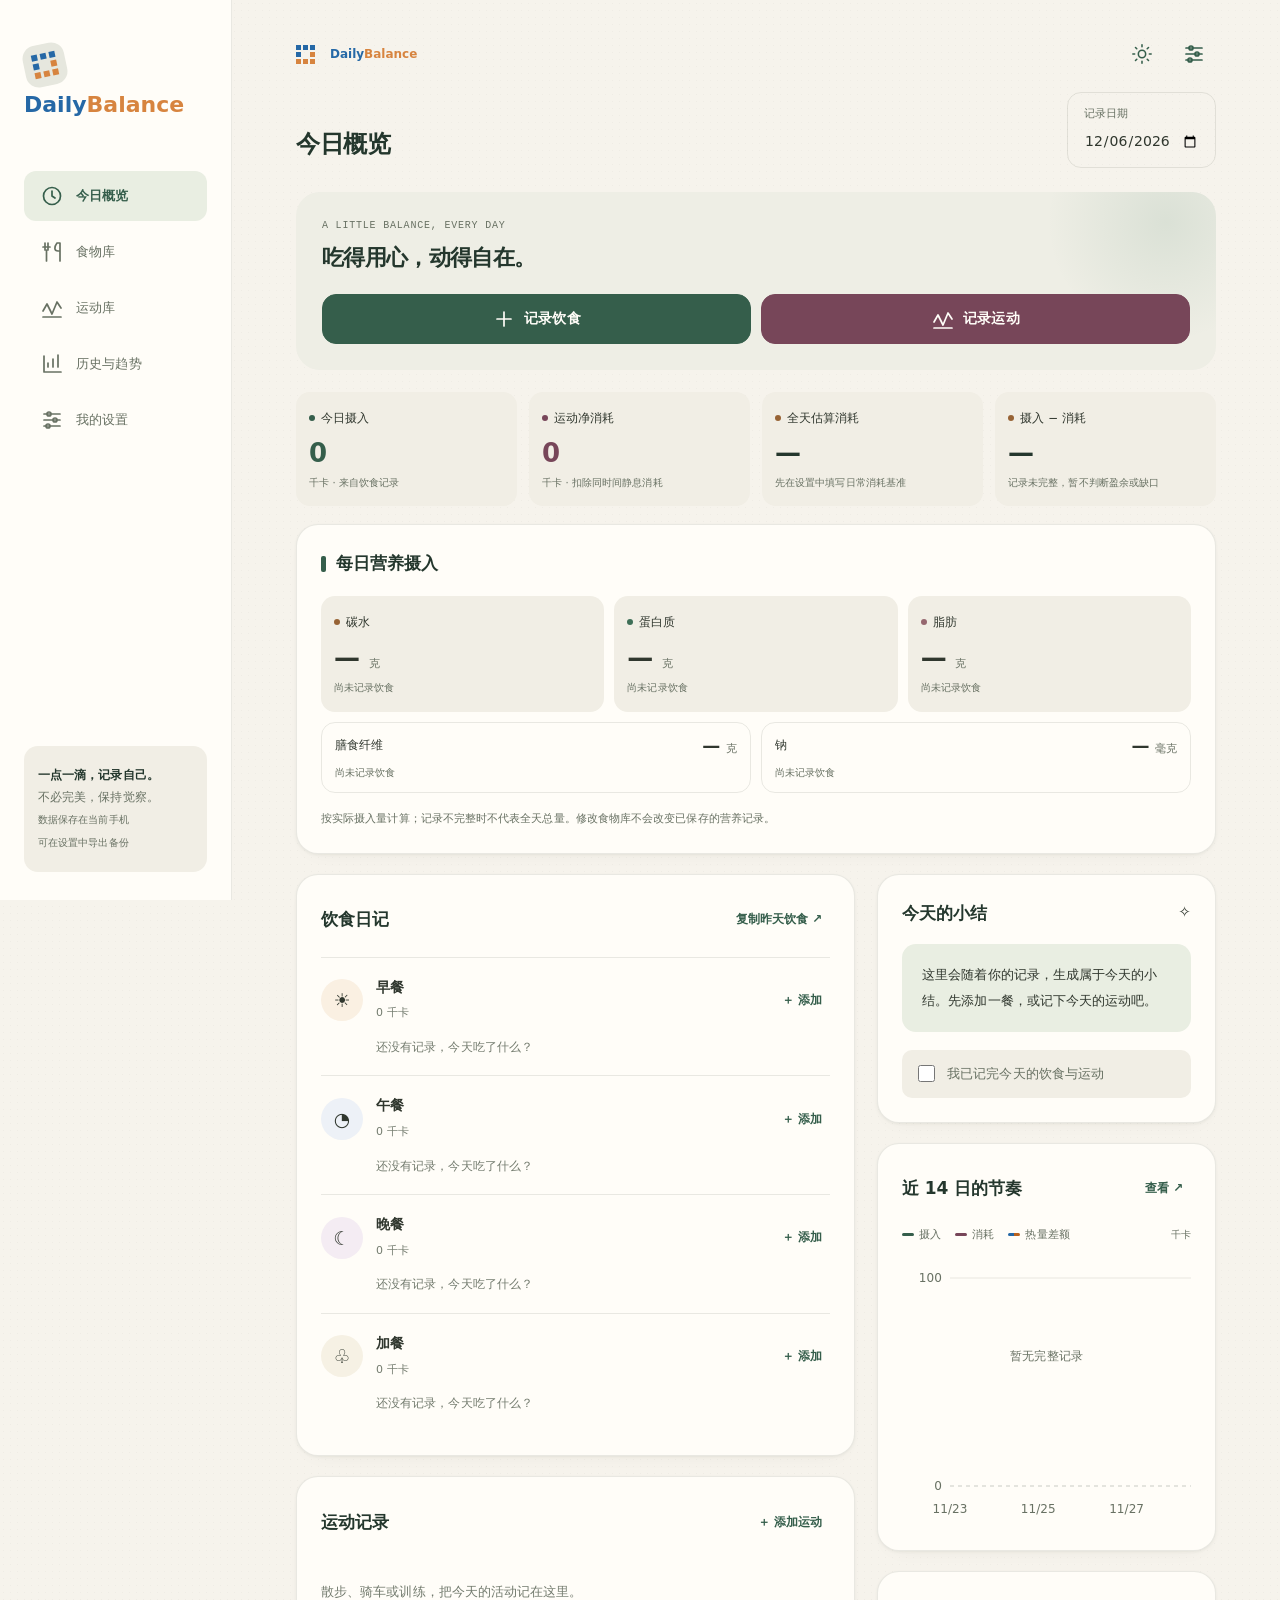
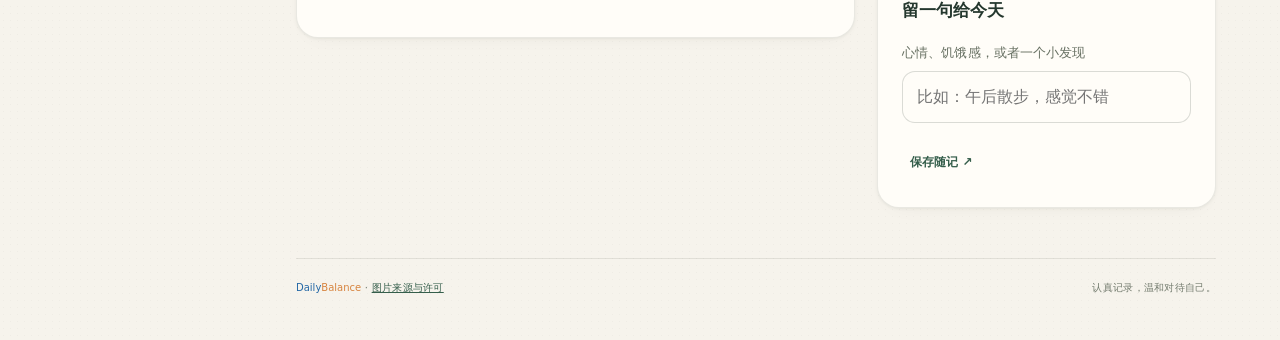
==== commit 39a11c11: "Move theme toggle to header with sun and moon icons" ====
--- a/android/web/index.html
+++ b/android/web/index.html
@@ -1,3 +1,3 @@
-<!doctype html><html lang="zh-CN"><head><meta charset="UTF-8"><meta name="viewport" content="width=device-width,initial-scale=1,viewport-fit=cover,interactive-widget=resizes-content"><meta name="color-scheme" content="light dark"><meta name="theme-color" media="(prefers-color-scheme: light)" content="#f6f3ec"><meta name="theme-color" media="(prefers-color-scheme: dark)" content="#171c18"><title>DailyBalance</title><link rel="stylesheet" href="style.css"><link rel="stylesheet" href="food-library.css"><link rel="stylesheet" href="ui-polish.css"><link rel="stylesheet" href="heatmap.css"></head><body><aside><a class="brand" href="#today"><span><svg class="balance-logo" viewBox="0 0 32 32" aria-hidden="true"><rect x="4" y="4" width="6" height="6" fill="#2568a6"/><rect x="13" y="4" width="6" height="6" fill="#2568a6"/><rect x="22" y="4" width="6" height="6" fill="#2568a6"/><rect x="4" y="13" width="6" height="6" fill="#2568a6"/><rect x="22" y="13" width="6" height="6" fill="#d7843f"/><rect x="4" y="22" width="6" height="6" fill="#d7843f"/><rect x="13" y="22" width="6" height="6" fill="#d7843f"/><rect x="22" y="22" width="6" height="6" fill="#d7843f"/></svg></span> <b class="app-wordmark"><span class="name-daily">Daily</span><span class="name-balance">Balance</span></b></a><nav><button data-page="today"><svg class="ui-icon" viewBox="0 0 24 24" fill="none" stroke="currentColor" stroke-width="1.7" stroke-linecap="round" stroke-linejoin="round" aria-hidden="true"><circle cx="12" cy="12" r="8.5"/><path d="M12 7v5l3 2"/></svg> <span>今日概览</span></button><button data-page="food"><svg class="ui-icon" viewBox="0 0 24 24" fill="none" stroke="currentColor" stroke-width="1.7" stroke-linecap="round" stroke-linejoin="round" aria-hidden="true"><path d="M5 3v7m3-7v7M3 7h7M6.5 10v11M17 3c-3 4-3 8 1 8h2V3h-3ZM20 11v10"/></svg> <span>食物库</span></button><button data-page="exercise"><svg class="ui-icon" viewBox="0 0 24 24" fill="none" stroke="currentColor" stroke-width="1.7" stroke-linecap="round" stroke-linejoin="round" aria-hidden="true"><path d="m3 15 4-7 5 10 5-12 4 6M3 21h18"/></svg> <span>运动库</span></button><button data-page="history"><svg class="ui-icon" viewBox="0 0 24 24" fill="none" stroke="currentColor" stroke-width="1.7" stroke-linecap="round" stroke-linejoin="round" aria-hidden="true"><path d="M4 4v16h17M8 15v-4m5 4V7m5 8V3"/></svg> <span>历史与趋势</span></button><button data-page="settings"><svg class="ui-icon" viewBox="0 0 24 24" fill="none" stroke="currentColor" stroke-width="1.7" stroke-linecap="round" stroke-linejoin="round" aria-hidden="true"><path d="M4 6h16M4 12h16M4 18h16"/><circle cx="9" cy="6" r="2"/><circle cx="15" cy="12" r="2"/><circle cx="8" cy="18" r="2"/></svg> <span>我的设置</span></button><button class="nav-brand" data-go="today" aria-label="DailyBalance，返回今日概览"><svg class="balance-logo" viewBox="0 0 32 32" aria-hidden="true"><rect x="4" y="4" width="6" height="6" fill="#2568a6"/><rect x="13" y="4" width="6" height="6" fill="#2568a6"/><rect x="22" y="4" width="6" height="6" fill="#2568a6"/><rect x="4" y="13" width="6" height="6" fill="#2568a6"/><rect x="22" y="13" width="6" height="6" fill="#d7843f"/><rect x="4" y="22" width="6" height="6" fill="#d7843f"/><rect x="13" y="22" width="6" height="6" fill="#d7843f"/><rect x="22" y="22" width="6" height="6" fill="#d7843f"/></svg></button></nav><div class="side-note"><b>一点一滴，记录自己。</b><p>不必完美，保持觉察。</p><small>数据保存在当前手机<br>可在设置中导出备份</small></div></aside><main><header><div class="eyebrow"><span class="pixel-mark" aria-hidden="true"></span><b class="app-wordmark"><span class="name-daily">Daily</span><span class="name-balance">Balance</span></b><button class="mobile-settings" data-go="settings" aria-label="我的设置"><svg class="ui-icon" viewBox="0 0 24 24" fill="none" stroke="currentColor" stroke-width="1.7" stroke-linecap="round" stroke-linejoin="round" aria-hidden="true"><path d="M4 6h16M4 12h16M4 18h16"/><circle cx="9" cy="6" r="2"/><circle cx="15" cy="12" r="2"/><circle cx="8" cy="18" r="2"/></svg></button></div><div class="topline"><div><h1 id="title">让每一天，都有迹可循。</h1></div><label class="datebox"><span>记录日期</span><input aria-label="记录日期" type="date" id="date"></label></div></header><div id="content"></div><footer><div><b class="app-wordmark"><span class="name-daily">Daily</span><span class="name-balance">Balance</span></b> · <a href="photo-credits.html" target="_blank" rel="noopener">图片来源与许可</a></div> <span>认真记录，温和对待自己。</span></footer></main><dialog id="modal"><div id="dialogBody"></div></dialog><div id="toast" role="status"></div><script src="compat.js"></script><script src="data.js"></script><script src="food-photos.js"></script><script src="nutrition-data.js"></script><script src="ui-polish.js"></script><script src="nutrition.js"></script><script src="food-library.js"></script><script src="heatmap.js"></script><script src="energy-trends.js"></script><script src="app.js"></script><script src="android-app.js"></script></body></html>
+<!doctype html><html lang="zh-CN"><head><meta charset="UTF-8"><meta name="viewport" content="width=device-width,initial-scale=1,viewport-fit=cover,interactive-widget=resizes-content"><meta name="color-scheme" content="light"><meta name="theme-color" media="(prefers-color-scheme: light)" content="#f6f3ec"><title>DailyBalance</title><link rel="stylesheet" href="style.css"><link rel="stylesheet" href="food-library.css"><link rel="stylesheet" href="ui-polish.css"><link rel="stylesheet" href="heatmap.css"></head><body><aside><a class="brand" href="#today"><span><svg class="balance-logo" viewBox="0 0 32 32" aria-hidden="true"><rect x="4" y="4" width="6" height="6" fill="#2568a6"/><rect x="13" y="4" width="6" height="6" fill="#2568a6"/><rect x="22" y="4" width="6" height="6" fill="#2568a6"/><rect x="4" y="13" width="6" height="6" fill="#2568a6"/><rect x="22" y="13" width="6" height="6" fill="#d7843f"/><rect x="4" y="22" width="6" height="6" fill="#d7843f"/><rect x="13" y="22" width="6" height="6" fill="#d7843f"/><rect x="22" y="22" width="6" height="6" fill="#d7843f"/></svg></span> <b class="app-wordmark"><span class="name-daily">Daily</span><span class="name-balance">Balance</span></b></a><nav><button data-page="today"><svg class="ui-icon" viewBox="0 0 24 24" fill="none" stroke="currentColor" stroke-width="1.7" stroke-linecap="round" stroke-linejoin="round" aria-hidden="true"><circle cx="12" cy="12" r="8.5"/><path d="M12 7v5l3 2"/></svg> <span>今日概览</span></button><button data-page="food"><svg class="ui-icon" viewBox="0 0 24 24" fill="none" stroke="currentColor" stroke-width="1.7" stroke-linecap="round" stroke-linejoin="round" aria-hidden="true"><path d="M5 3v7m3-7v7M3 7h7M6.5 10v11M17 3c-3 4-3 8 1 8h2V3h-3ZM20 11v10"/></svg> <span>食物库</span></button><button data-page="exercise"><svg class="ui-icon" viewBox="0 0 24 24" fill="none" stroke="currentColor" stroke-width="1.7" stroke-linecap="round" stroke-linejoin="round" aria-hidden="true"><path d="m3 15 4-7 5 10 5-12 4 6M3 21h18"/></svg> <span>运动库</span></button><button data-page="history"><svg class="ui-icon" viewBox="0 0 24 24" fill="none" stroke="currentColor" stroke-width="1.7" stroke-linecap="round" stroke-linejoin="round" aria-hidden="true"><path d="M4 4v16h17M8 15v-4m5 4V7m5 8V3"/></svg> <span>历史与趋势</span></button><button data-page="settings"><svg class="ui-icon" viewBox="0 0 24 24" fill="none" stroke="currentColor" stroke-width="1.7" stroke-linecap="round" stroke-linejoin="round" aria-hidden="true"><path d="M4 6h16M4 12h16M4 18h16"/><circle cx="9" cy="6" r="2"/><circle cx="15" cy="12" r="2"/><circle cx="8" cy="18" r="2"/></svg> <span>我的设置</span></button><button class="nav-brand" data-go="today" aria-label="DailyBalance，返回今日概览"><svg class="balance-logo" viewBox="0 0 32 32" aria-hidden="true"><rect x="4" y="4" width="6" height="6" fill="#2568a6"/><rect x="13" y="4" width="6" height="6" fill="#2568a6"/><rect x="22" y="4" width="6" height="6" fill="#2568a6"/><rect x="4" y="13" width="6" height="6" fill="#2568a6"/><rect x="22" y="13" width="6" height="6" fill="#d7843f"/><rect x="4" y="22" width="6" height="6" fill="#d7843f"/><rect x="13" y="22" width="6" height="6" fill="#d7843f"/><rect x="22" y="22" width="6" height="6" fill="#d7843f"/></svg></button></nav><div class="side-note"><b>一点一滴，记录自己。</b><p>不必完美，保持觉察。</p><small>数据保存在当前手机<br>可在设置中导出备份</small></div></aside><main><header><div class="eyebrow"><span class="pixel-mark" aria-hidden="true"></span><b class="app-wordmark"><span class="name-daily">Daily</span><span class="name-balance">Balance</span></b><button class="theme-toggle" id="themeToggle" type="button" aria-label="切换到深色模式"></button><button class="mobile-settings" data-go="settings" aria-label="我的设置"><svg class="ui-icon" viewBox="0 0 24 24" fill="none" stroke="currentColor" stroke-width="1.7" stroke-linecap="round" stroke-linejoin="round" aria-hidden="true"><path d="M4 6h16M4 12h16M4 18h16"/><circle cx="9" cy="6" r="2"/><circle cx="15" cy="12" r="2"/><circle cx="8" cy="18" r="2"/></svg></button></div><div class="topline"><div><h1 id="title">让每一天，都有迹可循。</h1></div><label class="datebox"><span>记录日期</span><input aria-label="记录日期" type="date" id="date"></label></div></header><div id="content"></div><footer><div><b class="app-wordmark"><span class="name-daily">Daily</span><span class="name-balance">Balance</span></b> · <a href="photo-credits.html" target="_blank" rel="noopener">图片来源与许可</a></div> <span>认真记录，温和对待自己。</span></footer></main><dialog id="modal"><div id="dialogBody"></div></dialog><div id="toast" role="status"></div><script src="compat.js"></script><script src="data.js"></script><script src="food-photos.js"></script><script src="nutrition-data.js"></script><script src="ui-polish.js"></script><script src="nutrition.js"></script><script src="food-library.js"></script><script src="heatmap.js"></script><script src="energy-trends.js"></script><script src="appearance.js"></script><script src="app.js"></script><script src="android-app.js"></script></body></html>
 
 
--- a/android/web/style.css
+++ b/android/web/style.css
@@ -25,23 +25,7 @@
   --r-card:18px; --r-control:12px;
   color-scheme:light dark;
 }
-@media (prefers-color-scheme:dark){
-  :root{
-    --green:#63a382; --green-deep:#7fb394; --green-soft:#1d2c24;
-    --ink:#e4eae2; --ink-strong:#f2f5f0;
-    --muted:#93a097; --faint:#77847b;
-    --bg:#0f1412; --surface:#161d19; --surface-2:#1a231e;
-    --line:rgba(233,244,235,.10); --line-strong:rgba(233,244,235,.20);
-    --gold:#c9a674; --gold-soft:#d5b689;
-    --warm:#d69362;
-    --danger:#d0806c;
-    --toast-bg:#eef3ee; --toast-fg:#1a241e;
-    --shadow-xs:0 1px 2px rgba(0,0,0,.35);
-    --shadow-sm:0 1px 2px rgba(0,0,0,.30),0 8px 20px -8px rgba(0,0,0,.45);
-    --shadow-md:0 2px 4px rgba(0,0,0,.30),0 16px 36px -12px rgba(0,0,0,.55);
-    --shadow-green:0 10px 26px -10px rgba(99,163,130,.35);
-  }
-}
+
 *{box-sizing:border-box}
 html{-webkit-tap-highlight-color:transparent;-webkit-text-size-adjust:100%;overscroll-behavior:none}
 ::selection{background:rgba(44,107,79,.18)}
@@ -121,7 +105,7 @@
 .stat.accent{background:linear-gradient(150deg,var(--green),var(--green-deep));color:#fff;border-color:transparent;box-shadow:var(--shadow-green)}
 .stat.accent .num{color:#fff}
 .stat.accent .label,.stat.accent small{color:rgba(255,255,255,.78)}
-@media (prefers-color-scheme:dark){.stat.accent{background:linear-gradient(150deg,#3f7d5e,#2c5c46)}}
+
 
 /* ---------- 布局与面板 ---------- */
 .columns{display:grid;grid-template-columns:minmax(0,1.65fr) minmax(280px,1fr);gap:22px;align-items:start}
@@ -138,12 +122,7 @@
 .meal:nth-child(3) .icon{background:#edf1f7}
 .meal:nth-child(4) .icon{background:#f4ecf3}
 .meal:nth-child(5) .icon{background:#f6f1e4}
-@media (prefers-color-scheme:dark){
-  .meal:nth-child(2) .icon{background:#3a2f1f}
-  .meal:nth-child(3) .icon{background:#242c38}
-  .meal:nth-child(4) .icon{background:#35293a}
-  .meal:nth-child(5) .icon{background:#38311f}
-}
+
 .meal-heading>div{display:flex;align-items:center}
 .meal-heading small{color:var(--faint);font-size:11px;font-variant-numeric:tabular-nums}
 .empty{padding:22px 0 10px;color:var(--faint);font-size:12.5px}
@@ -156,7 +135,7 @@
 .mini[data-delete]{color:var(--danger)}
 @media (hover:hover) and (pointer:fine){.mini:hover{background:var(--surface)}.mini[data-delete]:hover{background:rgba(164,81,63,.10)}}
 .summary{font-size:13px;line-height:2;background:var(--green-soft);padding:18px 20px;border-radius:14px;color:var(--ink)}
-@media (prefers-color-scheme:dark){.summary{background:var(--surface-2)}}
+
 .check{display:flex;gap:9px;align-items:center;font-size:12.5px;color:var(--muted);margin-top:18px;padding:10px 12px;border-radius:10px;background:var(--surface-2);cursor:pointer}
 .check input{accent-color:var(--green);width:17px;height:17px}
 
@@ -220,11 +199,11 @@
 dialog[open]{opacity:1;transform:none}
 @starting-style{dialog[open]{opacity:0;transform:translateY(14px) scale(.98)}}
 dialog::backdrop{background:rgba(16,28,22,.42);backdrop-filter:blur(4px);transition:overlay .22s allow-discrete,display .22s allow-discrete}
-@media (prefers-color-scheme:dark){dialog::backdrop{background:rgba(0,0,0,.6)}}
+
 dialog .section-head{margin-bottom:10px}
 .estimate{background:var(--green-soft);text-align:center;padding:22px;border-radius:14px;margin:20px 0}
 .estimate strong{font-size:34px;letter-spacing:-.02em;color:var(--green);font-variant-numeric:tabular-nums}
-@media (prefers-color-scheme:dark){.estimate{background:var(--surface-2)}}
+
 dialog .actions>*{flex:1}
 .close{font-size:22px;color:var(--muted);width:36px;height:36px;border-radius:10px;transition:background-color .15s var(--ease-out),transform .12s var(--ease-out)}
 .close:active{transform:scale(.92)}
@@ -279,7 +258,7 @@
   .row{gap:10px}
   #toast{bottom:calc(92px + env(safe-area-inset-bottom,0px))}
 }
-@media(max-width:650px) and (prefers-color-scheme:dark){aside{background:rgba(20,27,23,.82)}}
+
 
 /* ---------- 减弱动态 ---------- */
 @media (prefers-reduced-motion:reduce){
@@ -288,3 +267,46 @@
   #toast{transform:translate(-50%,0)}
   dialog{transform:none}
 }
+
+html[data-theme="dark"]{
+    --green:#63a382; --green-deep:#7fb394; --green-soft:#1d2c24;
+    --ink:#e4eae2; --ink-strong:#f2f5f0;
+    --muted:#93a097; --faint:#77847b;
+    --bg:#0f1412; --surface:#161d19; --surface-2:#1a231e;
+    --line:rgba(233,244,235,.10); --line-strong:rgba(233,244,235,.20);
+    --gold:#c9a674; --gold-soft:#d5b689;
+    --warm:#d69362;
+    --danger:#d0806c;
+    --toast-bg:#eef3ee; --toast-fg:#1a241e;
+    --shadow-xs:0 1px 2px rgba(0,0,0,.35);
+    --shadow-sm:0 1px 2px rgba(0,0,0,.30),0 8px 20px -8px rgba(0,0,0,.45);
+    --shadow-md:0 2px 4px rgba(0,0,0,.30),0 16px 36px -12px rgba(0,0,0,.55);
+    --shadow-green:0 10px 26px -10px rgba(99,163,130,.35);
+  }
+@media  (prefers-color-scheme:dark){html[data-theme="system"]{
+    --green:#63a382; --green-deep:#7fb394; --green-soft:#1d2c24;
+    --ink:#e4eae2; --ink-strong:#f2f5f0;
+    --muted:#93a097; --faint:#77847b;
+    --bg:#0f1412; --surface:#161d19; --surface-2:#1a231e;
+    --line:rgba(233,244,235,.10); --line-strong:rgba(233,244,235,.20);
+    --gold:#c9a674; --gold-soft:#d5b689;
+    --warm:#d69362;
+    --danger:#d0806c;
+    --toast-bg:#eef3ee; --toast-fg:#1a241e;
+    --shadow-xs:0 1px 2px rgba(0,0,0,.35);
+    --shadow-sm:0 1px 2px rgba(0,0,0,.30),0 8px 20px -8px rgba(0,0,0,.45);
+    --shadow-md:0 2px 4px rgba(0,0,0,.30),0 16px 36px -12px rgba(0,0,0,.55);
+    --shadow-green:0 10px 26px -10px rgba(99,163,130,.35);
+  }}
+html[data-theme="dark"] .stat.accent{background:linear-gradient(150deg,#3f7d5e,#2c5c46)}
+@media  (prefers-color-scheme:dark){html[data-theme="system"] .stat.accent{background:linear-gradient(150deg,#3f7d5e,#2c5c46)}}
+html[data-theme="dark"] .meal:nth-child(2) .icon{background:#3a2f1f}html[data-theme="dark"] .meal:nth-child(3) .icon{background:#242c38}html[data-theme="dark"] .meal:nth-child(4) .icon{background:#35293a}html[data-theme="dark"] .meal:nth-child(5) .icon{background:#38311f}
+@media  (prefers-color-scheme:dark){html[data-theme="system"] .meal:nth-child(2) .icon{background:#3a2f1f}html[data-theme="system"] .meal:nth-child(3) .icon{background:#242c38}html[data-theme="system"] .meal:nth-child(4) .icon{background:#35293a}html[data-theme="system"] .meal:nth-child(5) .icon{background:#38311f}}
+html[data-theme="dark"] .summary{background:var(--surface-2)}
+@media  (prefers-color-scheme:dark){html[data-theme="system"] .summary{background:var(--surface-2)}}
+html[data-theme="dark"] dialog::backdrop{background:rgba(0,0,0,.6)}
+@media  (prefers-color-scheme:dark){html[data-theme="system"] dialog::backdrop{background:rgba(0,0,0,.6)}}
+html[data-theme="dark"] .estimate{background:var(--surface-2)}
+@media  (prefers-color-scheme:dark){html[data-theme="system"] .estimate{background:var(--surface-2)}}
+@media (max-width:650px){html[data-theme="dark"] aside{background:rgba(20,27,23,.82)}}
+@media (max-width:650px) and (prefers-color-scheme:dark){html[data-theme="system"] aside{background:rgba(20,27,23,.82)}}
--- a/android/web/food-library.css
+++ b/android/web/food-library.css
@@ -27,7 +27,7 @@
 .photo-fallback{font-size:70px;opacity:.9}
 .photo-fav{position:absolute;top:12px;right:12px;width:36px;height:36px;border-radius:50%;background:rgba(255,255,255,.9);backdrop-filter:blur(6px);box-shadow:0 2px 8px rgba(16,28,22,.14);font-size:19px;display:grid;place-items:center;transition:transform .12s var(--ease-out),background-color .15s var(--ease-out);z-index:1}
 .photo-fav:active{transform:scale(.85)}
-@media (prefers-color-scheme:dark){.photo-label,.photo-credit{background:rgba(20,28,23,.8);color:#dfe7df}.photo-fav{background:rgba(20,28,23,.85)}}
+
 .food-card-body{padding:18px 20px;flex:1;display:flex;flex-direction:column}
 .food-card-tags{display:flex;gap:7px;font-size:10px;color:var(--muted);margin-bottom:10px}
 .food-card-tags>span{background:var(--surface-2);padding:3px 9px;border-radius:999px}
@@ -79,7 +79,7 @@
 .nutrition-edit{font-size:11px;text-align:left;margin-bottom:14px}
 .nutrition-totals{display:grid;grid-template-columns:repeat(3,minmax(0,1fr));gap:12px;margin-top:18px}
 .nutrition-totals>div{background:var(--green-soft);border-radius:14px;padding:16px}
-@media (prefers-color-scheme:dark){.nutrition-totals>div{background:var(--surface-2)}}
+
 .nutrition-totals strong,.nutrition-totals small{display:block;margin-top:5px}
 .nutrition-totals strong{font-size:22px;font-variant-numeric:tabular-nums;letter-spacing:-.01em}
 .nutrition-totals strong small{display:inline;font-size:11px}
@@ -116,3 +116,8 @@
   .nutrition-card{font-size:10px}
   .nutrition-entry{max-width:170px}
 }
+
+html[data-theme="dark"] .photo-label,html[data-theme="dark"] .photo-credit{background:rgba(20,28,23,.8);color:#dfe7df}html[data-theme="dark"] .photo-fav{background:rgba(20,28,23,.85)}
+@media  (prefers-color-scheme:dark){html[data-theme="system"] .photo-label,html[data-theme="system"] .photo-credit{background:rgba(20,28,23,.8);color:#dfe7df}html[data-theme="system"] .photo-fav{background:rgba(20,28,23,.85)}}
+html[data-theme="dark"] .nutrition-totals>div{background:var(--surface-2)}
+@media  (prefers-color-scheme:dark){html[data-theme="system"] .nutrition-totals>div{background:var(--surface-2)}}
--- a/android/web/ui-polish.css
+++ b/android/web/ui-polish.css
@@ -124,7 +124,7 @@
  dialog .section-head{top:-22px}#toast{bottom:calc(86px + env(safe-area-inset-bottom,0px));max-width:calc(100vw - 32px)}
 }
 @media(max-width:350px){main{padding-left:14px;padding-right:14px}.cards{gap:9px}.daily-hero{grid-template-columns:1fr 86px}.macro-grid b{font-size:11px}.food-card-body{padding:12px 9px}.nutrition-totals strong{font-size:20px}}
-@media(prefers-color-scheme:dark){:root{--bg:#171c18;--surface:#202720;--surface-2:#293129;--green:#a4c6ab;--green-deep:#c2dcc4;--green-soft:#2c3b2f;--ink:#e3e7dc;--ink-strong:#f0f2e7;--muted:#b0b9a9;--faint:#a1ac9c;--line:#d8e4ce1c;--line-strong:#d8e4ce40;--sketch-paper:#303b2e;--sketch-leaf:#738c61;--sketch-red:#b9775c;--carbs:#d3ad7b;--protein:#9fbd99;--fat:#cca1a6}.nutrition-totals>div{background:var(--surface-2)}.stat.accent{background:var(--surface-2)}.photo-label{background:#202720ed;color:#e3e7dc}.photo-fav{background:#202720ed;color:#dfe8d9}.chip.active,.food-categories .chip.active{color:#202720}.photo-fav.on{color:#e1b77b}body>aside{background:#202720f5}.primary{background:#436d51;color:#fff}.summary{background:var(--green-soft)}}
+
 @media(prefers-reduced-motion:reduce){*,*::before,*::after{scroll-behavior:auto!important;transition:none!important;animation:none!important}button:active{transform:none}dialog{transform:none}}
 html[data-input=keyboard] *,html[data-input=keyboard] *::before,html[data-input=keyboard] *::after{transition:none!important;animation:none!important}
 
@@ -133,12 +133,8 @@
 .daily-hero .actions .primary{background:#355e4b;color:#fffdf8;border:1px solid #355e4b}
 .daily-hero .actions .secondary{background:#774659;color:#fffdf8;border:1px solid #774659}
 @media(hover:hover) and (pointer:fine){.daily-hero .actions .primary:hover{background:#2c503f}.daily-hero .actions .secondary:hover{background:#683b4d}}
-@media(prefers-color-scheme:dark){
- .daily-hero{background:#292e28}
- .daily-hero .actions .primary{background:#456d55;border-color:#608269}
- .daily-hero .actions .secondary{background:#855266;border-color:#a47083}
-}
-@media(prefers-color-scheme:dark) and (hover:hover) and (pointer:fine){.daily-hero .actions .primary:hover{background:#4d795f}.daily-hero .actions .secondary:hover{background:#965d73}}
+
+
 
 .stats .stat{background:var(--surface-2);border:0;border-radius:14px;padding:16px 13px;color:var(--ink-strong);box-shadow:none}
 .stats .stat .label{font-size:12px;color:var(--ink);display:flex;align-items:center;gap:6px}
@@ -149,7 +145,7 @@
 .stats .stat.surplus .num{color:#b86220}
 .stats .stat.deficit .num{color:#2568a6}
 @media(max-width:650px){.stats .stat{padding:13px 9px}.stats .stat .label{font-size:11px}.stats .stat .num{font-size:23px}}
-@media(prefers-color-scheme:dark){.stats .stat.surplus .num{color:#efb882}.stats .stat.deficit .num{color:#99c7f0}}
+
 
 #baselineManual[hidden],#baselineAuto[hidden]{display:none}
 .exercise-art{display:flex;align-items:center;justify-content:center;background:linear-gradient(140deg,var(--green-soft),var(--surface-2));color:var(--green)}
@@ -164,16 +160,16 @@
 @media(max-width:650px){.daily-hero{grid-template-columns:1fr}.daily-hero h2{max-width:none}.daily-hero .actions{grid-row:3}.daily-hero p{max-width:none}}
 
 .exercise-card .met-value{color:var(--intensity)}
-@media(prefers-color-scheme:dark){.exercise-card .met-value{color:color-mix(in srgb,var(--intensity) 65%,#fffdf8)}}
+
 
 .stats .stat:nth-child(1) .num{color:#355e4b}
 .stats .stat:nth-child(2) .num{color:#774659}
 .stats .stat:nth-child(1) .label:before{background:#355e4b}
 .stats .stat:nth-child(2) .label:before{background:#774659}
-@media(prefers-color-scheme:dark){.stats .stat:nth-child(1) .num{color:#a4c6ab}.stats .stat:nth-child(2) .num{color:#e0a3bd}.stats .stat:nth-child(1) .label:before{background:#a4c6ab}.stats .stat:nth-child(2) .label:before{background:#e0a3bd}}
+
 
 .app-wordmark{white-space:nowrap;font-weight:inherit;letter-spacing:normal}.name-daily{color:#2568a6}.name-balance{color:#d7843f}
-@media(prefers-color-scheme:dark){.name-daily{color:#82b2e0}.name-balance{color:#edac72}}
+
 
 .daily-hero{grid-template-columns:1fr}.daily-hero .actions{grid-row:auto}
 
@@ -212,7 +208,7 @@
 .trend-legend{display:flex;align-items:center;flex-wrap:wrap;gap:8px 14px;font-size:11px;color:var(--muted);margin-bottom:12px}.trend-legend span{display:inline-flex;align-items:center;gap:5px}.trend-legend i{width:12px;height:3px;display:inline-block;border-radius:2px}.trend-legend small{margin-left:auto;font-size:10px}.trend-balance-key{background:linear-gradient(90deg,var(--trend-deficit) 50%,var(--trend-surplus) 50%)}
 .trend-empty{position:absolute;inset:40% 0 auto;text-align:center;color:var(--muted);font-size:12px}
 @media(max-width:650px){.energy-trend svg{min-height:185px}.trend-legend{gap:8px 10px}}
-@media(prefers-color-scheme:dark){.energy-trend{--trend-food:#a4c6ab;--trend-total:#e0a3bd;--trend-deficit:#99c7f0;--trend-surplus:#efb882}}
+
 
 .trend-plot{max-width:100%;overflow-x:auto;overscroll-behavior-x:contain;scrollbar-width:thin}.wide-trend svg{min-width:600px}
 
@@ -221,4 +217,34 @@
 .range-metrics{display:grid;grid-template-columns:repeat(2,minmax(0,1fr));gap:10px}.range-metrics>div{background:var(--surface-2);padding:14px 12px;border-radius:14px;min-width:0}.range-metrics span{display:block;font-size:11px;color:var(--muted)}.range-metrics strong{display:block;font-size:24px;line-height:1.3;margin-top:8px;font-variant-numeric:tabular-nums;overflow-wrap:anywhere}.range-metrics small{font-size:10px;font-weight:400;color:var(--muted)}
 .range-food strong{color:#355e4b}.range-total strong{color:#774659}.range-deficit strong{color:#2568a6}.range-surplus strong{color:#b86220}.range-neutral strong{color:var(--ink-strong)}.range-conclusion{font-size:13px;line-height:1.8;margin-top:16px}.range-note{font-size:10px;line-height:1.6;color:var(--muted);margin-top:8px}
 @media(max-width:350px){.range-actions{flex-wrap:wrap}.range-metrics strong{font-size:21px}}
-@media(prefers-color-scheme:dark){.average-food,.range-food strong{color:#a4c6ab}.average-total,.range-total strong{color:#e0a3bd}.range-deficit strong{color:#99c7f0}.range-surplus strong{color:#efb882}}
+
+
+html[data-theme="dark"]{--bg:#171c18;--surface:#202720;--surface-2:#293129;--green:#a4c6ab;--green-deep:#c2dcc4;--green-soft:#2c3b2f;--ink:#e3e7dc;--ink-strong:#f0f2e7;--muted:#b0b9a9;--faint:#a1ac9c;--line:#d8e4ce1c;--line-strong:#d8e4ce40;--sketch-paper:#303b2e;--sketch-leaf:#738c61;--sketch-red:#b9775c;--carbs:#d3ad7b;--protein:#9fbd99;--fat:#cca1a6}html[data-theme="dark"] .nutrition-totals>div{background:var(--surface-2)}html[data-theme="dark"] .stat.accent{background:var(--surface-2)}html[data-theme="dark"] .photo-label{background:#202720ed;color:#e3e7dc}html[data-theme="dark"] .photo-fav{background:#202720ed;color:#dfe8d9}html[data-theme="dark"] .chip.active,html[data-theme="dark"] .food-categories .chip.active{color:#202720}html[data-theme="dark"] .photo-fav.on{color:#e1b77b}html[data-theme="dark"] body>aside{background:#202720f5}html[data-theme="dark"] .primary{background:#436d51;color:#fff}html[data-theme="dark"] .summary{background:var(--green-soft)}
+@media (prefers-color-scheme:dark){html[data-theme="system"]{--bg:#171c18;--surface:#202720;--surface-2:#293129;--green:#a4c6ab;--green-deep:#c2dcc4;--green-soft:#2c3b2f;--ink:#e3e7dc;--ink-strong:#f0f2e7;--muted:#b0b9a9;--faint:#a1ac9c;--line:#d8e4ce1c;--line-strong:#d8e4ce40;--sketch-paper:#303b2e;--sketch-leaf:#738c61;--sketch-red:#b9775c;--carbs:#d3ad7b;--protein:#9fbd99;--fat:#cca1a6}html[data-theme="system"] .nutrition-totals>div{background:var(--surface-2)}html[data-theme="system"] .stat.accent{background:var(--surface-2)}html[data-theme="system"] .photo-label{background:#202720ed;color:#e3e7dc}html[data-theme="system"] .photo-fav{background:#202720ed;color:#dfe8d9}html[data-theme="system"] .chip.active,html[data-theme="system"] .food-categories .chip.active{color:#202720}html[data-theme="system"] .photo-fav.on{color:#e1b77b}html[data-theme="system"] body>aside{background:#202720f5}html[data-theme="system"] .primary{background:#436d51;color:#fff}html[data-theme="system"] .summary{background:var(--green-soft)}}
+html[data-theme="dark"] .daily-hero{background:#292e28}html[data-theme="dark"] .daily-hero .actions .primary{background:#456d55;border-color:#608269}html[data-theme="dark"] .daily-hero .actions .secondary{background:#855266;border-color:#a47083}
+@media (prefers-color-scheme:dark){html[data-theme="system"] .daily-hero{background:#292e28}html[data-theme="system"] .daily-hero .actions .primary{background:#456d55;border-color:#608269}html[data-theme="system"] .daily-hero .actions .secondary{background:#855266;border-color:#a47083}}
+@media (hover:hover) and (pointer:fine){html[data-theme="dark"] .daily-hero .actions .primary:hover{background:#4d795f}html[data-theme="dark"] .daily-hero .actions .secondary:hover{background:#965d73}}
+@media (prefers-color-scheme:dark) and (hover:hover) and (pointer:fine){html[data-theme="system"] .daily-hero .actions .primary:hover{background:#4d795f}html[data-theme="system"] .daily-hero .actions .secondary:hover{background:#965d73}}
+html[data-theme="dark"] .stats .stat.surplus .num{color:#efb882}html[data-theme="dark"] .stats .stat.deficit .num{color:#99c7f0}
+@media (prefers-color-scheme:dark){html[data-theme="system"] .stats .stat.surplus .num{color:#efb882}html[data-theme="system"] .stats .stat.deficit .num{color:#99c7f0}}
+html[data-theme="dark"] .exercise-card .met-value{color:color-mix(in srgb,var(--intensity) 65%,#fffdf8)}
+@media (prefers-color-scheme:dark){html[data-theme="system"] .exercise-card .met-value{color:color-mix(in srgb,var(--intensity) 65%,#fffdf8)}}
+html[data-theme="dark"] .stats .stat:nth-child(1) .num{color:#a4c6ab}html[data-theme="dark"] .stats .stat:nth-child(2) .num{color:#e0a3bd}html[data-theme="dark"] .stats .stat:nth-child(1) .label:before{background:#a4c6ab}html[data-theme="dark"] .stats .stat:nth-child(2) .label:before{background:#e0a3bd}
+@media (prefers-color-scheme:dark){html[data-theme="system"] .stats .stat:nth-child(1) .num{color:#a4c6ab}html[data-theme="system"] .stats .stat:nth-child(2) .num{color:#e0a3bd}html[data-theme="system"] .stats .stat:nth-child(1) .label:before{background:#a4c6ab}html[data-theme="system"] .stats .stat:nth-child(2) .label:before{background:#e0a3bd}}
+html[data-theme="dark"] .name-daily{color:#82b2e0}html[data-theme="dark"] .name-balance{color:#edac72}
+@media (prefers-color-scheme:dark){html[data-theme="system"] .name-daily{color:#82b2e0}html[data-theme="system"] .name-balance{color:#edac72}}
+html[data-theme="dark"] .energy-trend{--trend-food:#a4c6ab;--trend-total:#e0a3bd;--trend-deficit:#99c7f0;--trend-surplus:#efb882}
+@media (prefers-color-scheme:dark){html[data-theme="system"] .energy-trend{--trend-food:#a4c6ab;--trend-total:#e0a3bd;--trend-deficit:#99c7f0;--trend-surplus:#efb882}}
+html[data-theme="dark"] .average-food,html[data-theme="dark"] .range-food strong{color:#a4c6ab}html[data-theme="dark"] .average-total,html[data-theme="dark"] .range-total strong{color:#e0a3bd}html[data-theme="dark"] .range-deficit strong{color:#99c7f0}html[data-theme="dark"] .range-surplus strong{color:#efb882}
+@media (prefers-color-scheme:dark){html[data-theme="system"] .average-food,html[data-theme="system"] .range-food strong{color:#a4c6ab}html[data-theme="system"] .average-total,html[data-theme="system"] .range-total strong{color:#e0a3bd}html[data-theme="system"] .range-deficit strong{color:#99c7f0}html[data-theme="system"] .range-surplus strong{color:#efb882}}
+
+html[data-theme="light"]{color-scheme:light}html[data-theme="dark"]{color-scheme:dark}
+@media(prefers-color-scheme:dark){html[data-theme="system"]{color-scheme:dark}}
+
+/* Header appearance switch */
+.theme-toggle,.mobile-settings{display:grid;place-items:center;width:44px;height:44px;padding:10px;border:0;border-radius:13px;background:transparent;color:var(--green);flex-shrink:0}
+.theme-toggle{margin-left:auto}
+.mobile-settings{margin-left:0}
+.theme-toggle .ui-icon{width:22px;height:22px}
+.theme-toggle:active{background:var(--green-soft);transform:scale(.97)}
+.theme-toggle:focus-visible{outline:2px solid var(--green);outline-offset:2px}
--- a/android/web/heatmap.css
+++ b/android/web/heatmap.css
@@ -39,7 +39,7 @@
 
 @media(max-width:650px){.heat-heading h2{font-size:19px}.heat-year{gap:0}.heat-year button{width:32px}.heat-year strong{min-width:40px}.heat-counts{gap:8px 13px}}
 @media(max-width:350px){.heat-panel{padding:16px}.heat-cell{border-radius:3px}}
-@media(prefers-color-scheme:dark){.heat-blue{color:#99c7f0}.heat-orange{color:#efb882}.heat-cell{box-shadow:inset 0 0 0 1px #ffffff16}.heat-cell[data-kind=balanced]{box-shadow:inset 0 0 0 1.5px var(--muted)}.heat-cell[data-kind=future]{box-shadow:none}.heat-cell[aria-pressed=true],.heat-cell:focus-visible{outline-color:#f3f4e9}dialog.heat-popup::backdrop{background:#00000040}}
+
 @media(prefers-reduced-motion:reduce){.heat-cell{transition:none}.heat-cell:active{transform:none}}
 
 .heat-scroll{max-width:100%;overflow-x:auto;overscroll-behavior-x:contain;padding:3px 3px 12px;scrollbar-width:thin;scrollbar-color:var(--muted) var(--surface-2)}
@@ -49,3 +49,6 @@
 .heat-year-grid{display:grid;grid-auto-flow:column;grid-template-rows:repeat(7,var(--cell));grid-template-columns:repeat(var(--weeks),var(--cell));gap:var(--gap)}
 .heat-year-grid .heat-cell{border-radius:2px;min-height:0;height:var(--cell)}
 @media(pointer:coarse){.heat-track{--cell:16px;--gap:4px}}
+
+html[data-theme="dark"] .heat-blue{color:#99c7f0}html[data-theme="dark"] .heat-orange{color:#efb882}html[data-theme="dark"] .heat-cell{box-shadow:inset 0 0 0 1px #ffffff16}html[data-theme="dark"] .heat-cell[data-kind=balanced]{box-shadow:inset 0 0 0 1.5px var(--muted)}html[data-theme="dark"] .heat-cell[data-kind=future]{box-shadow:none}html[data-theme="dark"] .heat-cell[aria-pressed=true],html[data-theme="dark"] .heat-cell:focus-visible{outline-color:#f3f4e9}html[data-theme="dark"] dialog.heat-popup::backdrop{background:#00000040}
+@media (prefers-color-scheme:dark){html[data-theme="system"] .heat-blue{color:#99c7f0}html[data-theme="system"] .heat-orange{color:#efb882}html[data-theme="system"] .heat-cell{box-shadow:inset 0 0 0 1px #ffffff16}html[data-theme="system"] .heat-cell[data-kind=balanced]{box-shadow:inset 0 0 0 1.5px var(--muted)}html[data-theme="system"] .heat-cell[data-kind=future]{box-shadow:none}html[data-theme="system"] .heat-cell[aria-pressed=true],html[data-theme="system"] .heat-cell:focus-visible{outline-color:#f3f4e9}html[data-theme="system"] dialog.heat-popup::backdrop{background:#00000040}}
